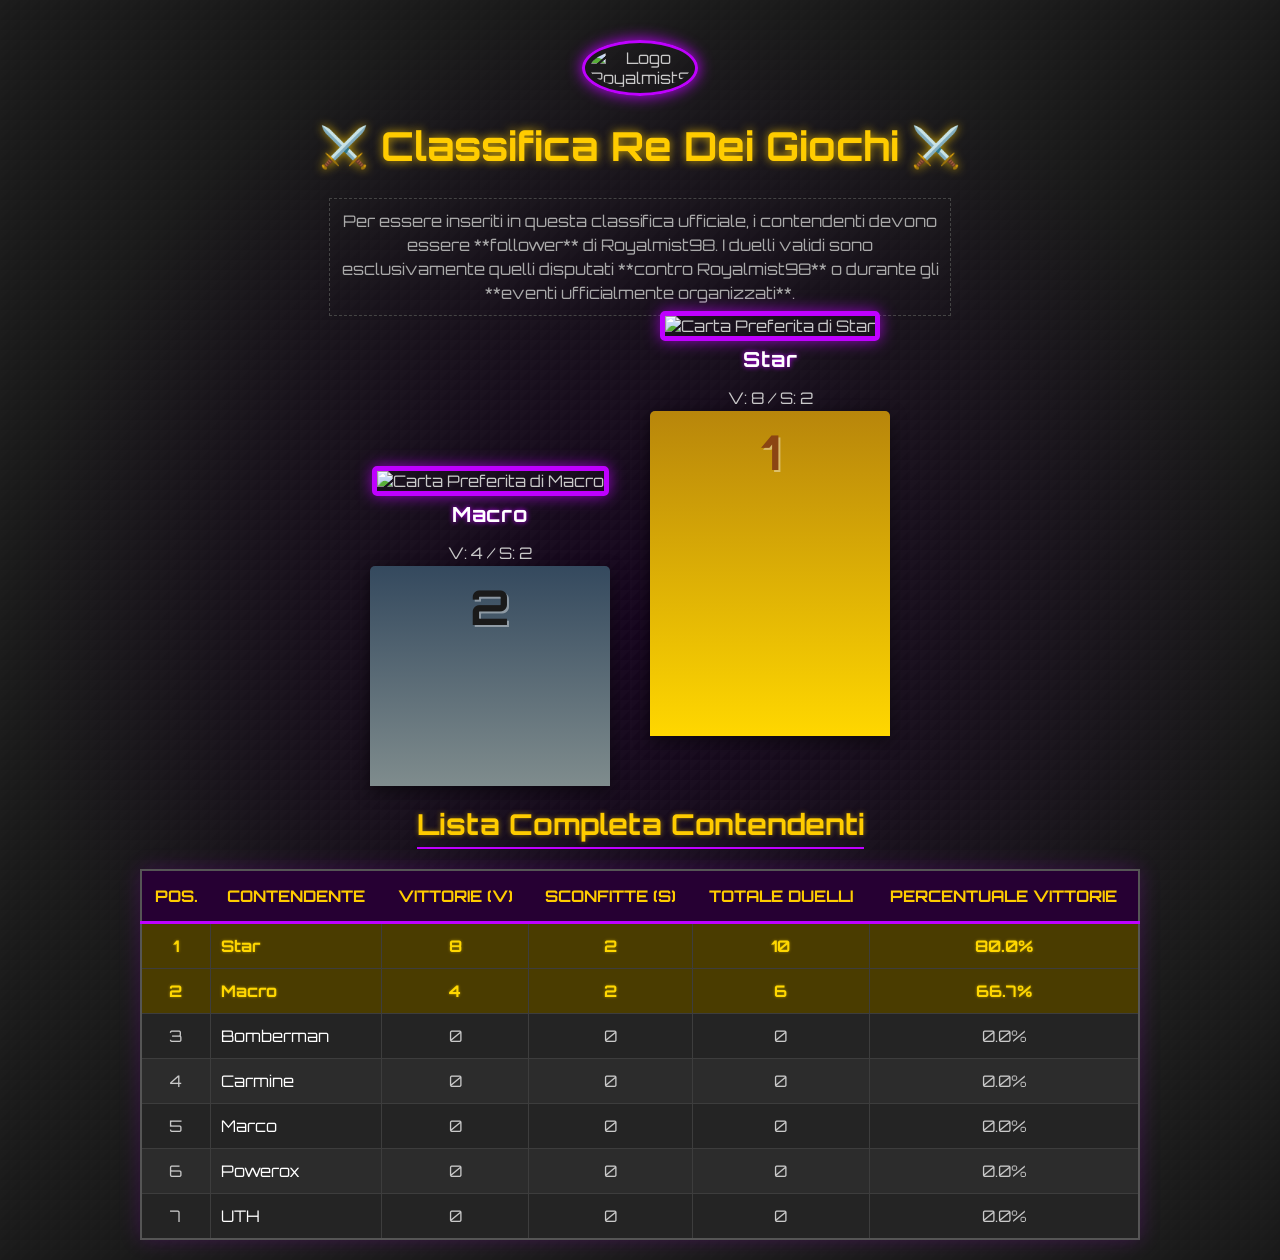
==== classifica.html @ 2228ba8a "Add files via upload" ====
<!DOCTYPE html>
<html lang="it">
<head>
    <meta charset="UTF-8">
    <meta name="viewport" content="width=device-width, initial-scale=1.0">
    <title>Classifica Re Dei Giochi</title>
    <link rel="stylesheet" href="style.css"> 
</head>
<body>

    <header>
        <img src="https://static-cdn.jtvnw.net/jtv_user_pictures/584a4764-cdec-45b8-b26b-d2500895bf2c-profile_image-70x70.png" alt="Logo Royalmist98" class="logo">
        
        <h1>⚔️ Classifica Re Dei Giochi ⚔️</h1>
        
        <p class="descrizione-regole">
            Per essere inseriti in questa classifica ufficiale, i contendenti devono essere **follower** di Royalmist98.
            I duelli validi sono esclusivamente quelli disputati **contro Royalmist98** o durante gli **eventi ufficialmente organizzati**.
        </p>
    </header>
    
    <div id="podio-container">
        </div>
    
    <h2 class="sezione-titolo">Lista Completa Contendenti</h2>

    <table>
        <thead>
            <tr>
                <th>Pos.</th>
                <th class="sortable">Contendente</th>
                <th class="sortable">Vittorie (V)</th>
                <th class="sortable">Sconfitte (S)</th>
                <th class="sortable">Totale Duelli</th>
                <th class="sortable">Percentuale Vittorie</th>
            </tr>
        </thead>
        <tbody id="corpo-classifica"> 
        </tbody>
    </table>

    <script src="script.js"></script> 
</body>
</html>
---- style.css ----
/* FONT OPZIONALE: Importa un font per lo stile cyber */
@import url('https://fonts.googleapis.com/css2?family=Orbitron:wght@400;700&display=swap');

/* ================================================= */
/* VARIABILI DI COLORE (Utili per modifiche future)  */
/* ================================================= */
:root {
    --accent-color: #bf00ff; /* Viola Elettrico per gli accenti neon */
    --accent-shadow: rgba(191, 0, 255, 0.7);
    --dark-bg: #1a1a1a; /* Sfondo principale */
    --dark-header-bg: #260033; /* Viola molto scuro per l'intestazione */
    --gold: #ffcc00; /* Giallo Oro per il titolo e i punti salienti */
}

/* ================================================= */
/* STILE BASE CYBER / STEAMPUNK                      */
/* ================================================= */

body {
    font-family: 'Orbitron', Arial, sans-serif; 
    background-color: var(--dark-bg); 
    color: #c9c9c9; /* Testo chiaro */
    margin: 0;
    padding: 20px;
    /* Sfondo scuro con un leggero accento viola */
    background-image: 
        radial-gradient(circle, rgba(20, 0, 30, 0.8) 0%, rgba(26, 26, 26, 0.9) 70%), 
        url('data:image/svg+xml;utf8,<svg xmlns="http://www.w3.org/2000/svg" width="100" height="100" viewBox="0 0 100 100"><rect x="0" y="0" width="100" height="100" fill="%231a1a1a"/><path fill="%23303030" d="M100 0L0 100V0z"/></svg>'); 
    background-size: cover, 10px 10px;
}

header {
    text-align: center;
    margin-bottom: 50px;
    padding: 20px;
}

.logo {
    max-width: 100px;
    height: auto;
    /* Effetto neon viola */
    border: 3px solid var(--accent-color); 
    box-shadow: 0 0 15px var(--accent-color);
    border-radius: 50%; 
    margin-bottom: 15px;
    padding: 5px;
}

h1 {
    font-size: 2.5em;
    color: var(--gold); 
    text-shadow: 0 0 10px rgba(255, 204, 0, 0.8); /* Glow dorato */
    margin-top: 10px;
}

.descrizione-regole {
    max-width: 600px;
    margin: 15px auto 0;
    font-size: 1em;
    color: #aaaaaa;
    line-height: 1.5;
    padding: 10px;
    border: 1px dashed #444; 
}
.descrizione-regole strong {
    color: var(--accent-color); /* Testo viola acceso per le parole chiave */
}

/* ================================================= */
/* STILE PODIO SCENICO                               */
/* ================================================= */

.sezione-titolo {
    text-align: center;
    color: var(--gold); 
    margin-top: 50px;
    margin-bottom: 20px;
    font-size: 1.8em;
    text-shadow: 0 0 5px rgba(255, 204, 0, 0.5);
    border-bottom: 2px solid var(--accent-color); /* Bordo viola */
    width: fit-content;
    padding-bottom: 5px;
    margin-left: auto;
    margin-right: auto;
}

#podio-container {
    display: flex; 
    justify-content: center; 
    align-items: flex-end; 
    height: 350px; 
    margin: 40px auto 70px;
    width: 90%;
    max-width: 800px;
}

.podio-blocco {
    width: 30%;
    text-align: center;
    padding-top: 10px;
    position: relative;
    border-radius: 5px 5px 0 0;
    box-shadow: 0 5px 15px rgba(0, 0, 0, 0.5);
    transition: all 0.5s ease;
}

/* Gradini del podio - Colori classici */
.second-place-podio {
    height: 60%; 
    background: linear-gradient(to top, #7f8c8d, #34495e); /* Argento scuro */
    margin-right: 20px;
    top: 50px;
}

.first-place-podio {
    height: 90%; 
    background: linear-gradient(to top, #ffd700, #b8860b); /* Oro */
    margin: 0 20px;
    top: 0;
}

.third-place-podio {
    height: 40%; 
    background: linear-gradient(to top, #cd7f32, #6a3e07); /* Bronzo */
    margin-left: 20px;
    top: 100px;
}

.podio-info {
    position: absolute;
    top: -100px; 
    left: 50%;
    transform: translateX(-50%);
    width: 100%;
}

.podio-info h3 {
    margin: 5px 0;
    font-size: 1.3em;
    color: white;
    text-shadow: 0 0 5px var(--accent-color); /* Ombra viola */
    letter-spacing: 1px;
}

.carta-preferita {
    width: 100px;
    height: 140px;
    object-fit: cover;
    border: 5px solid var(--accent-color); /* Bordo viola */
    border-radius: 5px;
    box-shadow: 0 0 15px var(--accent-shadow); /* Ombra viola */
}

.numero-posizione {
    font-size: 3em;
    font-weight: bold;
    color: #1a1a1a;
    padding-bottom: 10px;
    text-shadow: 2px 2px 0 rgba(255, 255, 255, 0.4);
}
.first-place-podio .numero-posizione { color: #8b4513; }

/* ================================================= */
/* STILE TABELLA CLASSIFICA                          */
/* ================================================= */

table {
    width: 95%;
    max-width: 1000px; 
    margin: 0 auto;
    border-collapse: collapse;
    box-shadow: 0 0 20px rgba(191, 0, 255, 0.2); /* Ombra tabella viola */
    background-color: #242424; 
    border-radius: 0; 
    border: 2px solid #555; 
}

thead th {
    background-color: var(--dark-header-bg); /* Viola molto scuro */
    color: var(--gold); 
    padding: 15px 10px;
    text-align: center;
    font-weight: 700;
    text-transform: uppercase;
    border-bottom: 3px solid var(--accent-color); /* Bordo viola */
}

th.sortable {
    cursor: pointer;
    transition: color 0.2s;
}

th.sortable:hover {
    color: var(--accent-color); /* Highlight viola al passaggio del mouse */
}

tbody td {
    border: 1px solid #3d3d3d; 
    padding: 12px 10px;
    text-align: center;
    color: #c9c9c9;
}

tbody td:nth-child(2) {
    text-align: left;
    color: white;
}

tbody tr:nth-child(even) {
    background-color: #2c2c2c;
}

tbody tr:hover {
    background-color: #383838;
    box-shadow: inset 0 0 10px rgba(191, 0, 255, 0.3); /* Leggero glow viola */
    transition: all 0.2s ease-in-out;
}

/* Stile speciale per i primi 3 anche nella lista */
tr.first-place {
    background-color: #4a3c00 !important; /* Oro scuro di base */
    font-weight: bold;
}
tr.first-place td {
    color: #ffd700 !important; 
    text-shadow: 0 0 3px rgba(255, 215, 0, 0.5);
}
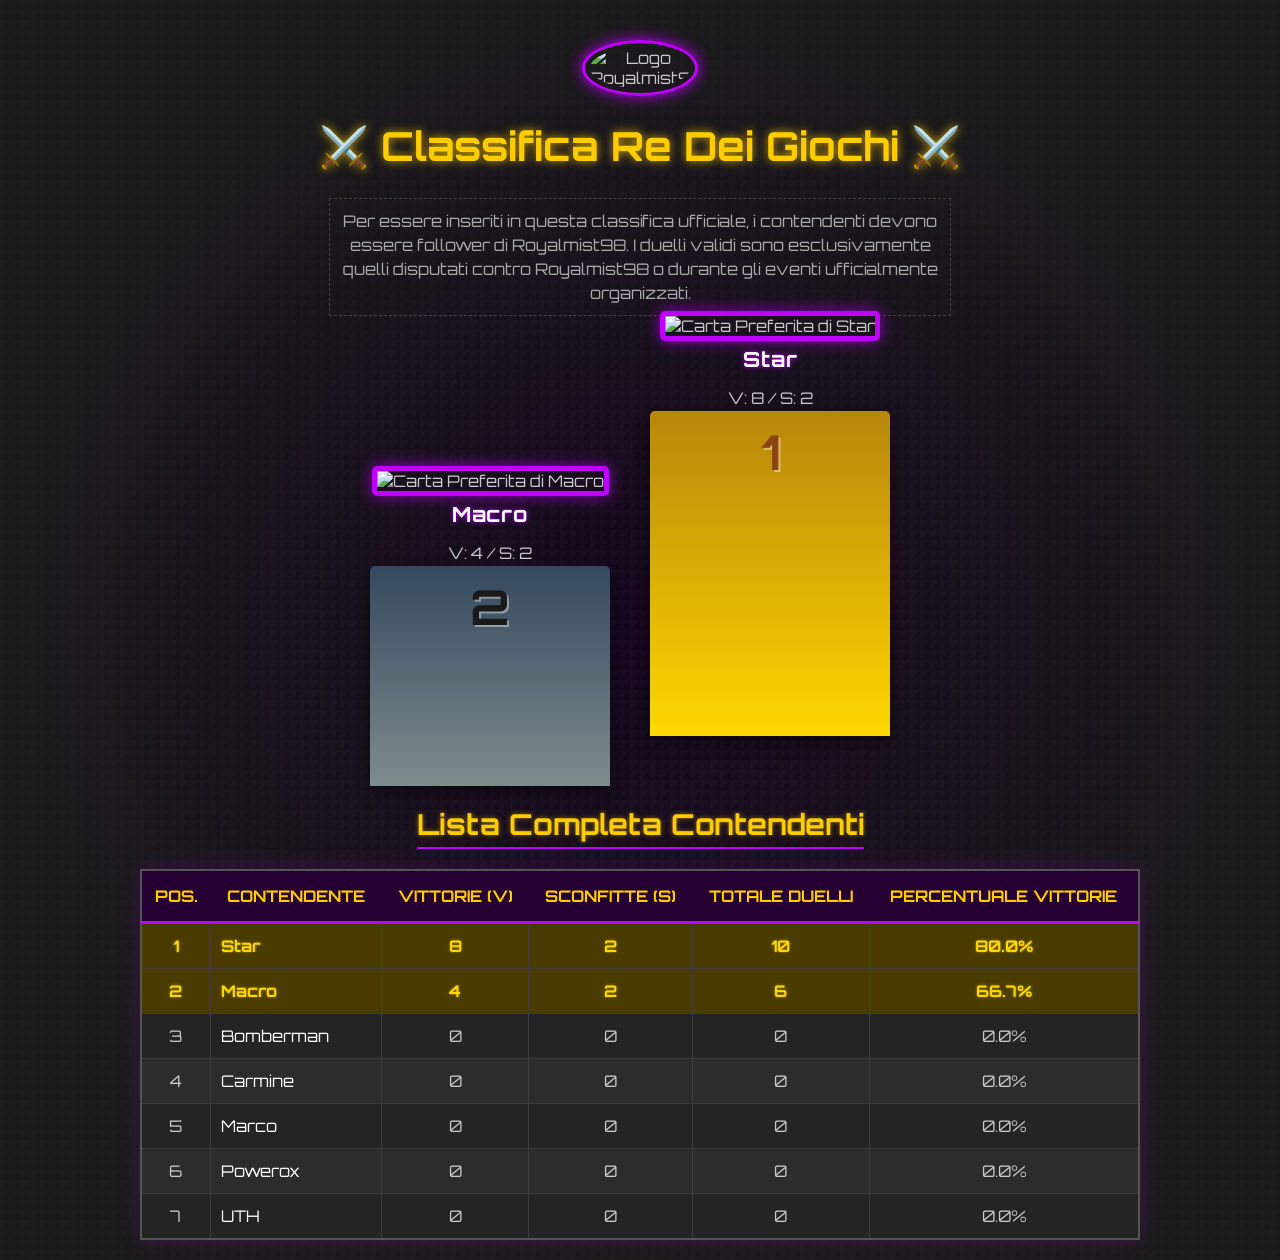
==== commit 8a9050e4: "Update classifica.html" ====
--- a/classifica.html
+++ b/classifica.html
@@ -14,8 +14,8 @@
         <h1>⚔️ Classifica Re Dei Giochi ⚔️</h1>
         
         <p class="descrizione-regole">
-            Per essere inseriti in questa classifica ufficiale, i contendenti devono essere **follower** di Royalmist98.
-            I duelli validi sono esclusivamente quelli disputati **contro Royalmist98** o durante gli **eventi ufficialmente organizzati**.
+            Per essere inseriti in questa classifica ufficiale, i contendenti devono essere follower di Royalmist98.
+            I duelli validi sono esclusivamente quelli disputati contro Royalmist98 o durante gli eventi ufficialmente organizzati.
         </p>
     </header>
     
@@ -41,4 +41,5 @@
 
     <script src="script.js"></script> 
 </body>
-</html>+
+</html>
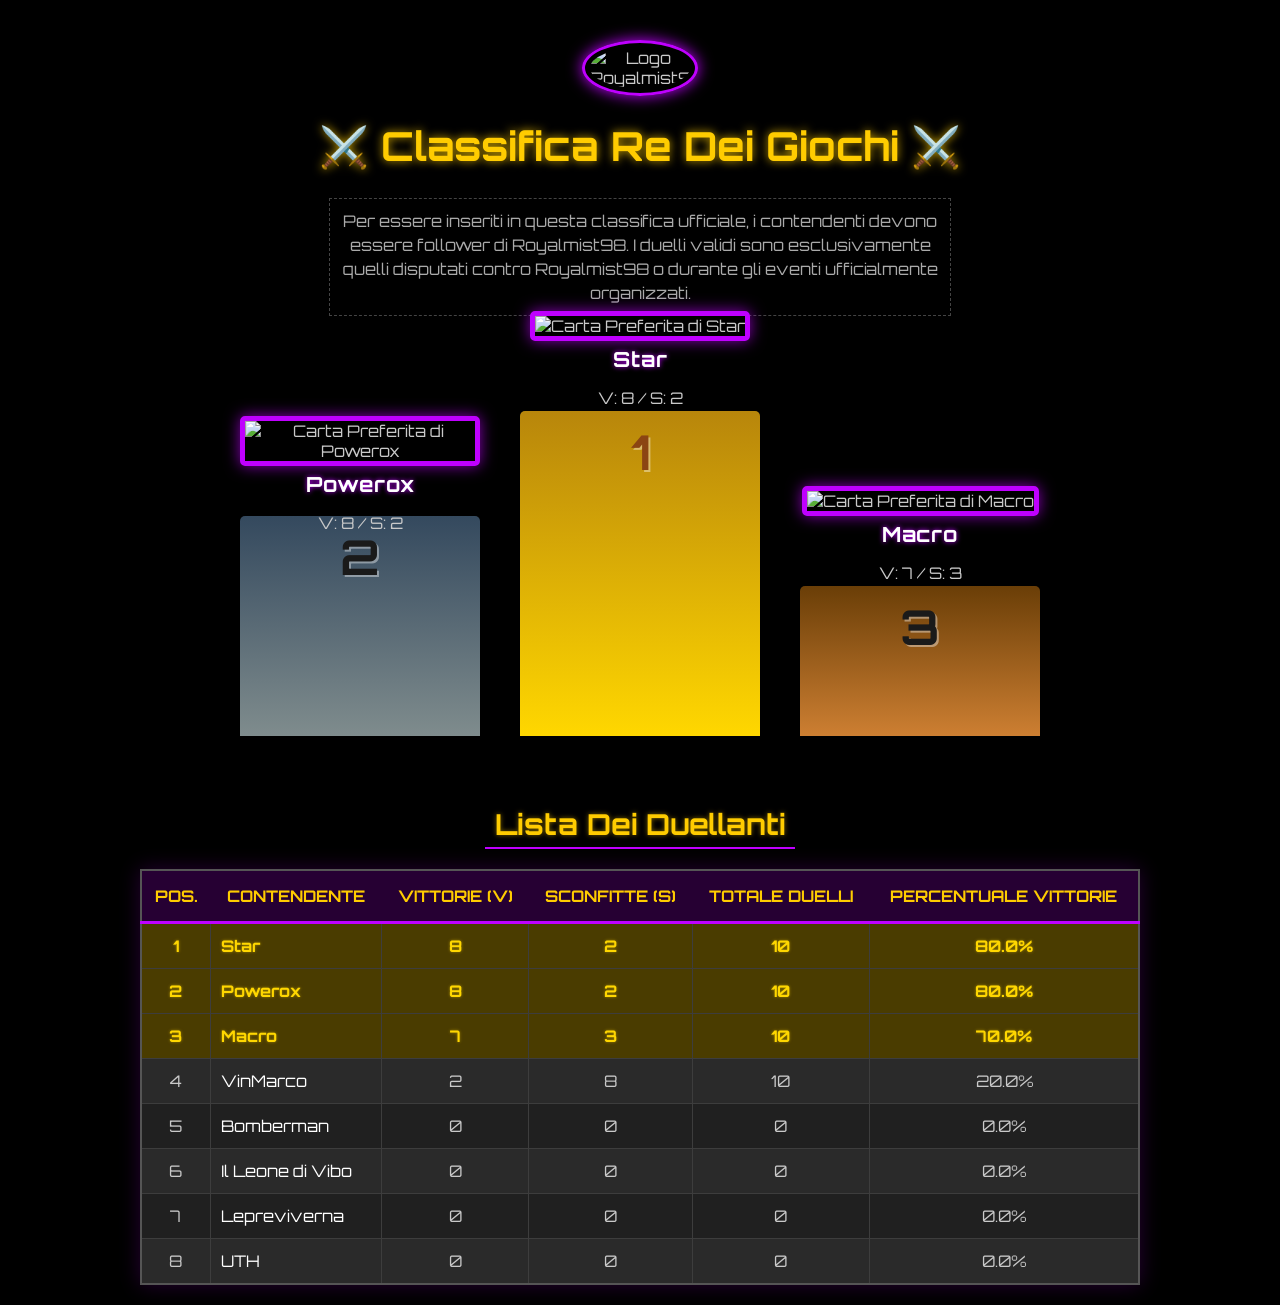
==== commit 4ce88d36: "Update classifica.html" ====
--- a/classifica.html
+++ b/classifica.html
@@ -22,7 +22,7 @@
     <div id="podio-container">
         </div>
     
-    <h2 class="sezione-titolo">Lista Completa Contendenti</h2>
+    <h2 class="sezione-titolo">Lista Dei Duellanti</h2>
 
     <table>
         <thead>
@@ -43,3 +43,4 @@
 </body>
 
 </html>
+
--- a/style.css
+++ b/style.css
@@ -13,20 +13,32 @@
 }
 
 /* ================================================= */
-/* STILE BASE CYBER / STEAMPUNK                      */
+/* STILE BASE CYBER / STEAMPUNK - SFONDO MOBILE DEFAULT */
 /* ================================================= */
 
 body {
     font-family: 'Orbitron', Arial, sans-serif; 
-    background-color: var(--dark-bg); 
+    background-color: #000000; /* Colore di riserva (Nero assoluto) */
     color: #c9c9c9; /* Testo chiaro */
     margin: 0;
     padding: 20px;
-    /* Sfondo scuro con un leggero accento viola */
-    background-image: 
-        radial-gradient(circle, rgba(20, 0, 30, 0.8) 0%, rgba(26, 26, 26, 0.9) 70%), 
-        url('data:image/svg+xml;utf8,<svg xmlns="http://www.w3.org/2000/svg" width="100" height="100" viewBox="0 0 100 100"><rect x="0" y="0" width="100" height="100" fill="%231a1a1a"/><path fill="%23303030" d="M100 0L0 100V0z"/></svg>'); 
-    background-size: cover, 10px 10px;
+    
+    /* SFONDO PREDEFINITO (Mobile e Schermi Piccoli) */
+    background-image: url('https://i.imgur.com/X2gqBaB.jpeg');
+    background-size: cover; /* Assicura che l'immagine copra sempre l'intero schermo */
+    background-attachment: fixed; /* Mantiene lo sfondo fisso mentre si scorre la classifica */
+    background-position: center center; /* Centra l'immagine */
+}
+
+/* ================================================= */
+/* MEDIA QUERY: SFONDO PC (Schermi di 1000px o più larghi) */
+/* ================================================= */
+@media (min-width: 1000px) {
+    body {
+        /* Sovrascrive lo sfondo di default con l'immagine HD per i PC */
+        /* HO USATO IL TUO ULTIMO LINK DI IMGUR, SE NON FUNZIONA, VA CAMBIATO */
+        background-image: url('https://i.imgur.com/2ameBIR.jpeg');
+    }
 }
 
 header {
@@ -61,13 +73,14 @@
     line-height: 1.5;
     padding: 10px;
     border: 1px dashed #444; 
+    background-color: rgba(0, 0, 0, 0.6); /* Sfondo semi-trasparente per leggibilità */
 }
 .descrizione-regole strong {
     color: var(--accent-color); /* Testo viola acceso per le parole chiave */
 }
 
 /* ================================================= */
-/* STILE PODIO SCENICO                               */
+/* STILE PODIO SCENICO (Base UNIFORME)               */
 /* ================================================= */
 
 .sezione-titolo {
@@ -82,12 +95,15 @@
     padding-bottom: 5px;
     margin-left: auto;
     margin-right: auto;
+    background-color: rgba(0, 0, 0, 0.5); /* Sfondo semi-trasparente per leggibilità */
+    padding-left: 10px;
+    padding-right: 10px;
 }
 
 #podio-container {
     display: flex; 
     justify-content: center; 
-    align-items: flex-end; 
+    align-items: flex-end; /* Allinea tutti i blocchi al fondo (base comune) */
     height: 350px; 
     margin: 40px auto 70px;
     width: 90%;
@@ -100,7 +116,7 @@
     padding-top: 10px;
     position: relative;
     border-radius: 5px 5px 0 0;
-    box-shadow: 0 5px 15px rgba(0, 0, 0, 0.5);
+    box-shadow: 0 5px 15px rgba(0, 0, 0, 0.8);
     transition: all 0.5s ease;
 }
 
@@ -109,26 +125,26 @@
     height: 60%; 
     background: linear-gradient(to top, #7f8c8d, #34495e); /* Argento scuro */
     margin-right: 20px;
-    top: 50px;
+    /* top rimosso */
 }
 
 .first-place-podio {
     height: 90%; 
     background: linear-gradient(to top, #ffd700, #b8860b); /* Oro */
     margin: 0 20px;
-    top: 0;
+    /* top rimosso */
 }
 
 .third-place-podio {
     height: 40%; 
     background: linear-gradient(to top, #cd7f32, #6a3e07); /* Bronzo */
     margin-left: 20px;
-    top: 100px;
+    /* top rimosso */
 }
 
 .podio-info {
     position: absolute;
-    top: -100px; 
+    top: -100px; /* Mantiene le carte sopra le barre */
     left: 50%;
     transform: translateX(-50%);
     width: 100%;
@@ -170,7 +186,7 @@
     margin: 0 auto;
     border-collapse: collapse;
     box-shadow: 0 0 20px rgba(191, 0, 255, 0.2); /* Ombra tabella viola */
-    background-color: #242424; 
+    background-color: rgba(36, 36, 36, 0.9); /* Sfondo semi-trasparente */
     border-radius: 0; 
     border: 2px solid #555; 
 }
@@ -207,7 +223,7 @@
 }
 
 tbody tr:nth-child(even) {
-    background-color: #2c2c2c;
+    background-color: rgba(44, 44, 44, 0.9);
 }
 
 tbody tr:hover {
@@ -224,4 +240,86 @@
 tr.first-place td {
     color: #ffd700 !important; 
     text-shadow: 0 0 3px rgba(255, 215, 0, 0.5);
-}+}
+
+/* ================================================= */
+/* STILE PER LA HOME PAGE (HUB)                      */
+/* ================================================= */
+
+#hub-container {
+    display: flex;
+    justify-content: center;
+    gap: 40px;
+    flex-wrap: wrap;
+    margin: 60px auto;
+    max-width: 1000px;
+    padding: 20px;
+}
+
+.hub-card {
+    background-color: rgba(0, 0, 0, 0.85); /* Molto scuro per risaltare sullo sfondo di Yu-Gi-Oh */
+    border: 3px solid var(--accent-color);
+    border-radius: 20px;
+    padding: 50px 30px;
+    width: 320px;
+    text-align: center;
+    text-decoration: none;
+    color: white;
+    transition: all 0.4s cubic-bezier(0.175, 0.885, 0.32, 1.275);
+    box-shadow: 0 0 20px var(--accent-shadow);
+    display: flex;
+    flex-direction: column;
+    align-items: center;
+}
+
+.hub-card:hover {
+    transform: scale(1.05);
+    box-shadow: 0 0 40px var(--accent-color);
+    background-color: var(--dark-header-bg);
+    border-color: var(--gold);
+}
+
+.hub-icon {
+    font-size: 5em;
+    margin-bottom: 20px;
+    filter: drop-shadow(0 0 10px var(--accent-color));
+}
+
+.hub-card h2 {
+    color: var(--gold);
+    font-size: 1.8em;
+    margin-bottom: 15px;
+    text-transform: uppercase;
+    letter-spacing: 2px;
+}
+
+.hub-card p {
+    color: #ccc;
+    font-size: 0.95em;
+    line-height: 1.5;
+    margin-bottom: 25px;
+    flex-grow: 1;
+}
+
+.btn-enter {
+    font-size: 0.8em;
+    font-weight: bold;
+    color: var(--gold);
+    border: 1px solid var(--gold);
+    padding: 10px 20px;
+    border-radius: 5px;
+    transition: 0.3s;
+}
+
+.hub-card:hover .btn-enter {
+    background: var(--gold);
+    color: black;
+}
+
+footer {
+    text-align: center;
+    padding: 40px;
+    color: var(--accent-color);
+    font-family: 'Orbitron', sans-serif;
+    letter-spacing: 3px;
+}
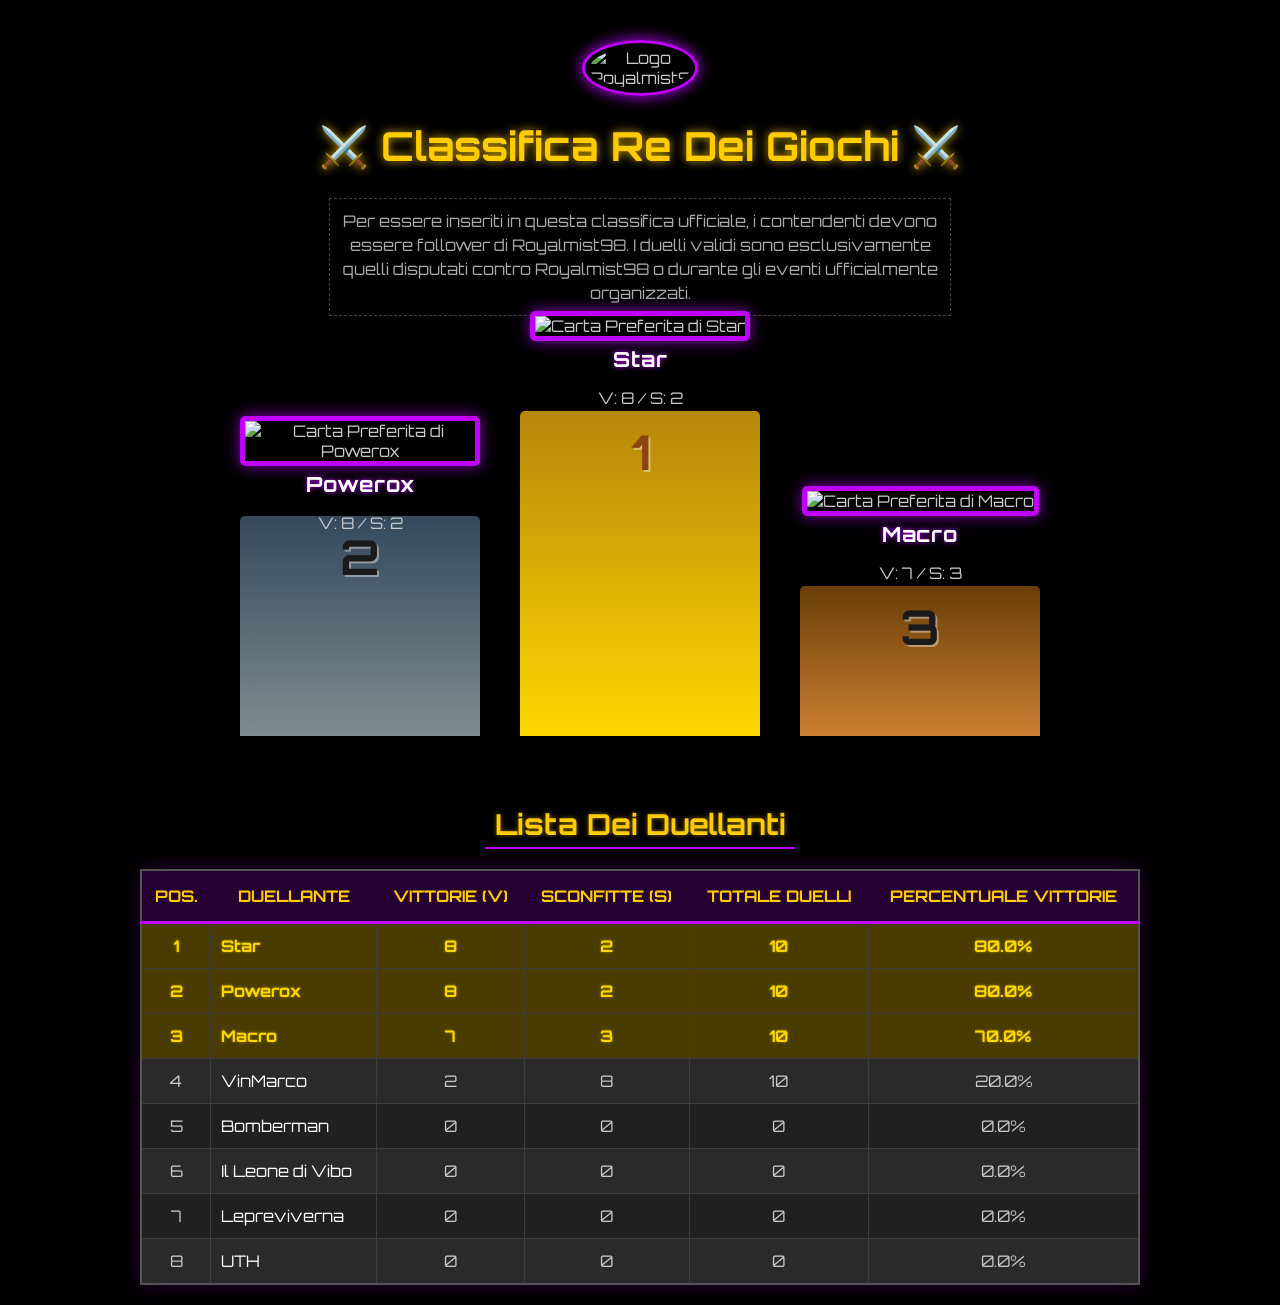
==== commit 3fd4ce7a: "Update classifica.html" ====
--- a/classifica.html
+++ b/classifica.html
@@ -28,7 +28,7 @@
         <thead>
             <tr>
                 <th>Pos.</th>
-                <th class="sortable">Contendente</th>
+                <th class="sortable">Duellante</th>
                 <th class="sortable">Vittorie (V)</th>
                 <th class="sortable">Sconfitte (S)</th>
                 <th class="sortable">Totale Duelli</th>
@@ -44,3 +44,4 @@
 
 </html>
 
+
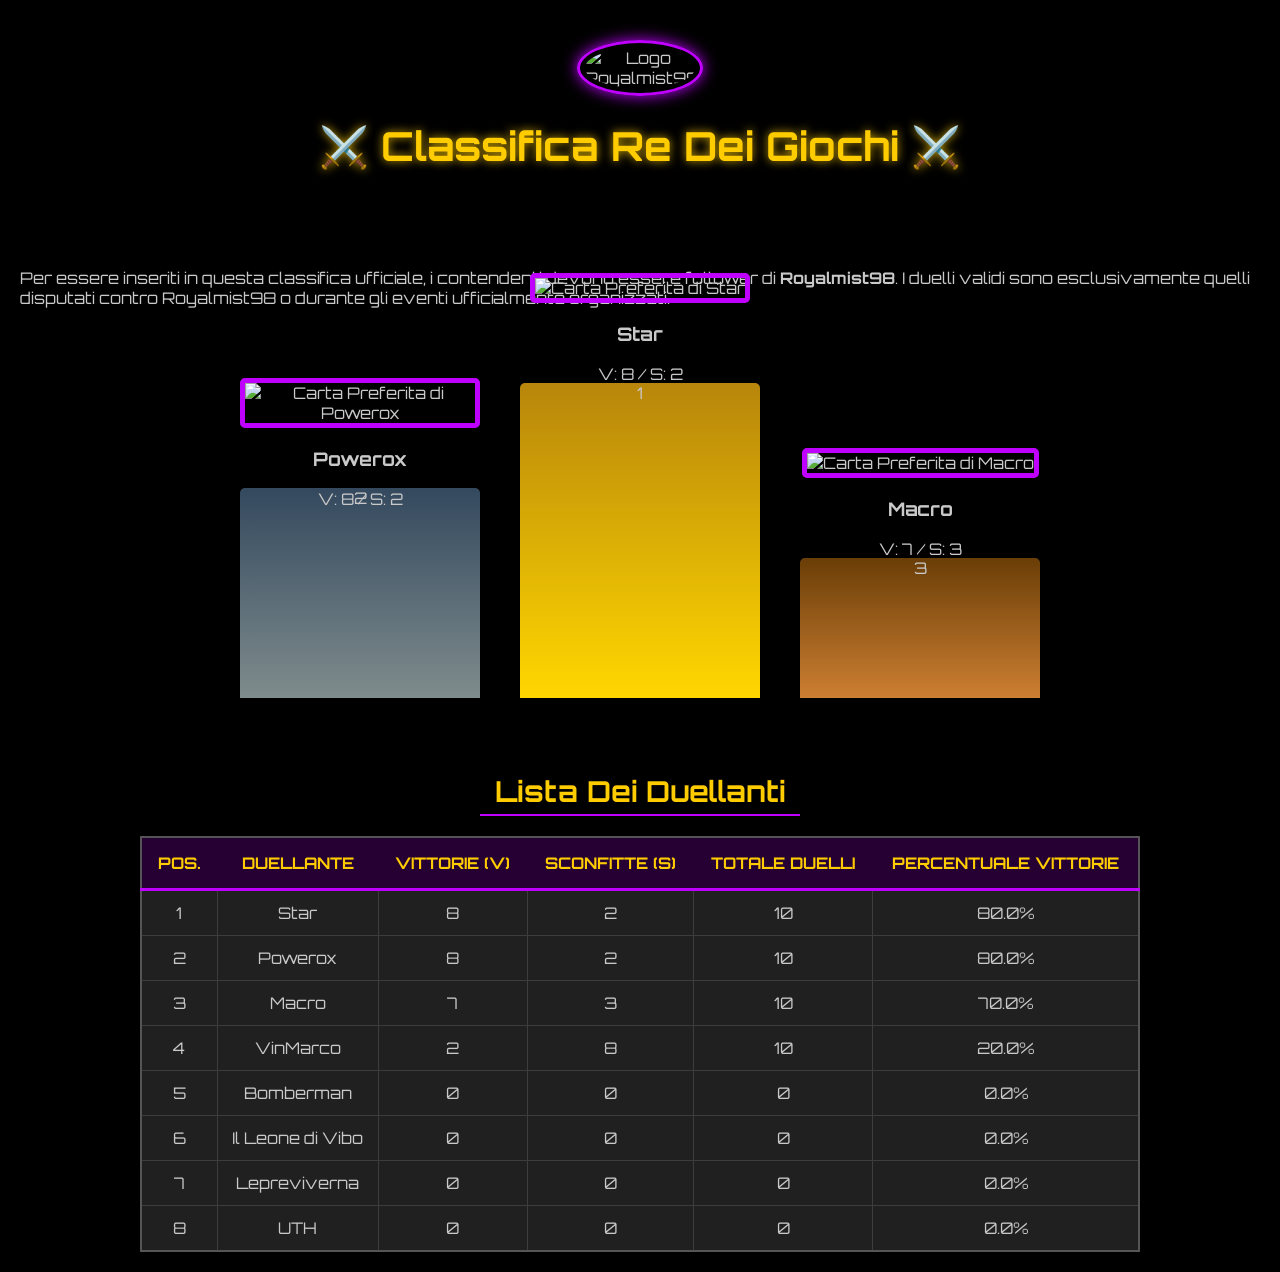
==== commit 0a407cea: "Update classifica.html" ====
--- a/classifica.html
+++ b/classifica.html
@@ -12,11 +12,11 @@
         <img src="https://static-cdn.jtvnw.net/jtv_user_pictures/584a4764-cdec-45b8-b26b-d2500895bf2c-profile_image-70x70.png" alt="Logo Royalmist98" class="logo">
         
         <h1>⚔️ Classifica Re Dei Giochi ⚔️</h1>
-        
-        <p class="descrizione-regole">
-            Per essere inseriti in questa classifica ufficiale, i contendenti devono essere follower di Royalmist98.
-            I duelli validi sono esclusivamente quelli disputati contro Royalmist98 o durante gli eventi ufficialmente organizzati.
-        </p>
+    </header>
+    
+    <div class="info-box">
+        <p>Per essere inseriti in questa classifica ufficiale, i contendenti devono essere follower di <strong>Royalmist98</strong>. I duelli validi sono esclusivamente quelli disputati contro Royalmist98 o durante gli eventi ufficialmente organizzati.</p>
+    </div>
     </header>
     
     <div id="podio-container">
@@ -45,3 +45,4 @@
 </html>
 
 
+
--- a/style.css
+++ b/style.css
@@ -1,46 +1,34 @@
-/* FONT OPZIONALE: Importa un font per lo stile cyber */
+/* FONT E VARIABILI */
 @import url('https://fonts.googleapis.com/css2?family=Orbitron:wght@400;700&display=swap');
 
-/* ================================================= */
-/* VARIABILI DI COLORE (Utili per modifiche future)  */
-/* ================================================= */
 :root {
-    --accent-color: #bf00ff; /* Viola Elettrico per gli accenti neon */
+    --accent-color: #bf00ff;
     --accent-shadow: rgba(191, 0, 255, 0.7);
-    --dark-bg: #1a1a1a; /* Sfondo principale */
-    --dark-header-bg: #260033; /* Viola molto scuro per l'intestazione */
-    --gold: #ffcc00; /* Giallo Oro per il titolo e i punti salienti */
-}
-
-/* ================================================= */
-/* STILE BASE CYBER / STEAMPUNK - SFONDO MOBILE DEFAULT */
-/* ================================================= */
-
+    --dark-bg: #1a1a1a;
+    --dark-header-bg: #260033;
+    --gold: #ffcc00;
+}
+
+/* STILE BASE E SFONDI ADATTIVI */
 body {
-    font-family: 'Orbitron', Arial, sans-serif; 
-    background-color: #000000; /* Colore di riserva (Nero assoluto) */
-    color: #c9c9c9; /* Testo chiaro */
+    font-family: 'Orbitron', Arial, sans-serif;
+    background-color: #000000;
+    color: #c9c9c9;
     margin: 0;
     padding: 20px;
-    
-    /* SFONDO PREDEFINITO (Mobile e Schermi Piccoli) */
     background-image: url('https://i.imgur.com/X2gqBaB.jpeg');
-    background-size: cover; /* Assicura che l'immagine copra sempre l'intero schermo */
-    background-attachment: fixed; /* Mantiene lo sfondo fisso mentre si scorre la classifica */
-    background-position: center center; /* Centra l'immagine */
-}
-
-/* ================================================= */
-/* MEDIA QUERY: SFONDO PC (Schermi di 1000px o più larghi) */
-/* ================================================= */
+    background-size: cover;
+    background-attachment: fixed;
+    background-position: center center;
+}
+
 @media (min-width: 1000px) {
     body {
-        /* Sovrascrive lo sfondo di default con l'immagine HD per i PC */
-        /* HO USATO IL TUO ULTIMO LINK DI IMGUR, SE NON FUNZIONA, VA CAMBIATO */
         background-image: url('https://i.imgur.com/2ameBIR.jpeg');
     }
 }
 
+/* HEADER E LOGO */
 header {
     text-align: center;
     margin-bottom: 50px;
@@ -48,204 +36,24 @@
 }
 
 .logo {
-    max-width: 100px;
+    max-width: 110px;
     height: auto;
-    /* Effetto neon viola */
-    border: 3px solid var(--accent-color); 
+    border: 3px solid var(--accent-color);
     box-shadow: 0 0 15px var(--accent-color);
-    border-radius: 50%; 
+    border-radius: 50%;
     margin-bottom: 15px;
     padding: 5px;
+    background: rgba(0, 0, 0, 0.5);
 }
 
 h1 {
     font-size: 2.5em;
-    color: var(--gold); 
-    text-shadow: 0 0 10px rgba(255, 204, 0, 0.8); /* Glow dorato */
+    color: var(--gold);
+    text-shadow: 0 0 10px rgba(255, 204, 0, 0.8);
     margin-top: 10px;
 }
 
-.descrizione-regole {
-    max-width: 600px;
-    margin: 15px auto 0;
-    font-size: 1em;
-    color: #aaaaaa;
-    line-height: 1.5;
-    padding: 10px;
-    border: 1px dashed #444; 
-    background-color: rgba(0, 0, 0, 0.6); /* Sfondo semi-trasparente per leggibilità */
-}
-.descrizione-regole strong {
-    color: var(--accent-color); /* Testo viola acceso per le parole chiave */
-}
-
-/* ================================================= */
-/* STILE PODIO SCENICO (Base UNIFORME)               */
-/* ================================================= */
-
-.sezione-titolo {
-    text-align: center;
-    color: var(--gold); 
-    margin-top: 50px;
-    margin-bottom: 20px;
-    font-size: 1.8em;
-    text-shadow: 0 0 5px rgba(255, 204, 0, 0.5);
-    border-bottom: 2px solid var(--accent-color); /* Bordo viola */
-    width: fit-content;
-    padding-bottom: 5px;
-    margin-left: auto;
-    margin-right: auto;
-    background-color: rgba(0, 0, 0, 0.5); /* Sfondo semi-trasparente per leggibilità */
-    padding-left: 10px;
-    padding-right: 10px;
-}
-
-#podio-container {
-    display: flex; 
-    justify-content: center; 
-    align-items: flex-end; /* Allinea tutti i blocchi al fondo (base comune) */
-    height: 350px; 
-    margin: 40px auto 70px;
-    width: 90%;
-    max-width: 800px;
-}
-
-.podio-blocco {
-    width: 30%;
-    text-align: center;
-    padding-top: 10px;
-    position: relative;
-    border-radius: 5px 5px 0 0;
-    box-shadow: 0 5px 15px rgba(0, 0, 0, 0.8);
-    transition: all 0.5s ease;
-}
-
-/* Gradini del podio - Colori classici */
-.second-place-podio {
-    height: 60%; 
-    background: linear-gradient(to top, #7f8c8d, #34495e); /* Argento scuro */
-    margin-right: 20px;
-    /* top rimosso */
-}
-
-.first-place-podio {
-    height: 90%; 
-    background: linear-gradient(to top, #ffd700, #b8860b); /* Oro */
-    margin: 0 20px;
-    /* top rimosso */
-}
-
-.third-place-podio {
-    height: 40%; 
-    background: linear-gradient(to top, #cd7f32, #6a3e07); /* Bronzo */
-    margin-left: 20px;
-    /* top rimosso */
-}
-
-.podio-info {
-    position: absolute;
-    top: -100px; /* Mantiene le carte sopra le barre */
-    left: 50%;
-    transform: translateX(-50%);
-    width: 100%;
-}
-
-.podio-info h3 {
-    margin: 5px 0;
-    font-size: 1.3em;
-    color: white;
-    text-shadow: 0 0 5px var(--accent-color); /* Ombra viola */
-    letter-spacing: 1px;
-}
-
-.carta-preferita {
-    width: 100px;
-    height: 140px;
-    object-fit: cover;
-    border: 5px solid var(--accent-color); /* Bordo viola */
-    border-radius: 5px;
-    box-shadow: 0 0 15px var(--accent-shadow); /* Ombra viola */
-}
-
-.numero-posizione {
-    font-size: 3em;
-    font-weight: bold;
-    color: #1a1a1a;
-    padding-bottom: 10px;
-    text-shadow: 2px 2px 0 rgba(255, 255, 255, 0.4);
-}
-.first-place-podio .numero-posizione { color: #8b4513; }
-
-/* ================================================= */
-/* STILE TABELLA CLASSIFICA                          */
-/* ================================================= */
-
-table {
-    width: 95%;
-    max-width: 1000px; 
-    margin: 0 auto;
-    border-collapse: collapse;
-    box-shadow: 0 0 20px rgba(191, 0, 255, 0.2); /* Ombra tabella viola */
-    background-color: rgba(36, 36, 36, 0.9); /* Sfondo semi-trasparente */
-    border-radius: 0; 
-    border: 2px solid #555; 
-}
-
-thead th {
-    background-color: var(--dark-header-bg); /* Viola molto scuro */
-    color: var(--gold); 
-    padding: 15px 10px;
-    text-align: center;
-    font-weight: 700;
-    text-transform: uppercase;
-    border-bottom: 3px solid var(--accent-color); /* Bordo viola */
-}
-
-th.sortable {
-    cursor: pointer;
-    transition: color 0.2s;
-}
-
-th.sortable:hover {
-    color: var(--accent-color); /* Highlight viola al passaggio del mouse */
-}
-
-tbody td {
-    border: 1px solid #3d3d3d; 
-    padding: 12px 10px;
-    text-align: center;
-    color: #c9c9c9;
-}
-
-tbody td:nth-child(2) {
-    text-align: left;
-    color: white;
-}
-
-tbody tr:nth-child(even) {
-    background-color: rgba(44, 44, 44, 0.9);
-}
-
-tbody tr:hover {
-    background-color: #383838;
-    box-shadow: inset 0 0 10px rgba(191, 0, 255, 0.3); /* Leggero glow viola */
-    transition: all 0.2s ease-in-out;
-}
-
-/* Stile speciale per i primi 3 anche nella lista */
-tr.first-place {
-    background-color: #4a3c00 !important; /* Oro scuro di base */
-    font-weight: bold;
-}
-tr.first-place td {
-    color: #ffd700 !important; 
-    text-shadow: 0 0 3px rgba(255, 215, 0, 0.5);
-}
-
-/* ================================================= */
-/* STILE PER LA HOME PAGE (HUB)                      */
-/* ================================================= */
-
+/* HUB - PORTALE PRINCIPALE (PULSANTI POTENZIATI) */
 #hub-container {
     display: flex;
     justify-content: center;
@@ -257,7 +65,7 @@
 }
 
 .hub-card {
-    background-color: rgba(0, 0, 0, 0.85); /* Molto scuro per risaltare sullo sfondo di Yu-Gi-Oh */
+    background: linear-gradient(145deg, rgba(20, 0, 30, 0.9), rgba(0, 0, 0, 0.95));
     border: 3px solid var(--accent-color);
     border-radius: 20px;
     padding: 50px 30px;
@@ -265,6 +73,8 @@
     text-align: center;
     text-decoration: none;
     color: white;
+    position: relative;
+    overflow: hidden;
     transition: all 0.4s cubic-bezier(0.175, 0.885, 0.32, 1.275);
     box-shadow: 0 0 20px var(--accent-shadow);
     display: flex;
@@ -273,7 +83,7 @@
 }
 
 .hub-card:hover {
-    transform: scale(1.05);
+    transform: translateY(-10px) scale(1.03);
     box-shadow: 0 0 40px var(--accent-color);
     background-color: var(--dark-header-bg);
     border-color: var(--gold);
@@ -283,6 +93,11 @@
     font-size: 5em;
     margin-bottom: 20px;
     filter: drop-shadow(0 0 10px var(--accent-color));
+    transition: transform 0.3s ease;
+}
+
+.hub-card:hover .hub-icon {
+    transform: scale(1.1) rotate(5deg);
 }
 
 .hub-card h2 {
@@ -298,7 +113,6 @@
     font-size: 0.95em;
     line-height: 1.5;
     margin-bottom: 25px;
-    flex-grow: 1;
 }
 
 .btn-enter {
@@ -316,6 +130,82 @@
     color: black;
 }
 
+/* EFFETTO LUCE OLOGRAFICA */
+.hub-card::after {
+    content: "";
+    position: absolute;
+    top: -50%; left: -50%; width: 200%; height: 200%;
+    background: linear-gradient(45deg, transparent, rgba(255, 255, 255, 0.1), transparent);
+    transform: rotate(45deg);
+    transition: 0.5s;
+}
+.hub-card:hover::after { left: 100%; top: 100%; }
+
+/* CLASSIFICA - PODIO */
+.sezione-titolo {
+    text-align: center;
+    color: var(--gold);
+    margin-top: 50px;
+    margin-bottom: 20px;
+    font-size: 1.8em;
+    border-bottom: 2px solid var(--accent-color);
+    width: fit-content;
+    padding: 5px 15px;
+    margin-left: auto;
+    margin-right: auto;
+    background-color: rgba(0, 0, 0, 0.5);
+}
+
+#podio-container {
+    display: flex;
+    justify-content: center;
+    align-items: flex-end;
+    height: 350px;
+    margin: 40px auto 70px;
+    width: 90%;
+    max-width: 800px;
+}
+
+.podio-blocco {
+    width: 30%;
+    text-align: center;
+    position: relative;
+    border-radius: 5px 5px 0 0;
+    box-shadow: 0 5px 15px rgba(0, 0, 0, 0.8);
+}
+
+.second-place-podio { height: 60%; background: linear-gradient(to top, #7f8c8d, #34495e); margin-right: 20px; }
+.first-place-podio { height: 90%; background: linear-gradient(to top, #ffd700, #b8860b); margin: 0 20px; }
+.third-place-podio { height: 40%; background: linear-gradient(to top, #cd7f32, #6a3e07); margin-left: 20px; }
+
+.podio-info { position: absolute; top: -110px; left: 50%; transform: translateX(-50%); width: 100%; }
+.carta-preferita { width: 100px; height: 140px; object-fit: cover; border: 5px solid var(--accent-color); border-radius: 5px; }
+
+/* TABELLA CLASSIFICA */
+table {
+    width: 95%;
+    max-width: 1000px;
+    margin: 0 auto;
+    border-collapse: collapse;
+    background-color: rgba(36, 36, 36, 0.9);
+    border: 2px solid #555;
+}
+
+thead th {
+    background-color: var(--dark-header-bg);
+    color: var(--gold);
+    padding: 15px;
+    text-transform: uppercase;
+    border-bottom: 3px solid var(--accent-color);
+}
+
+tbody td {
+    border: 1px solid #3d3d3d;
+    padding: 12px;
+    text-align: center;
+}
+
+/* FOOTER */
 footer {
     text-align: center;
     padding: 40px;
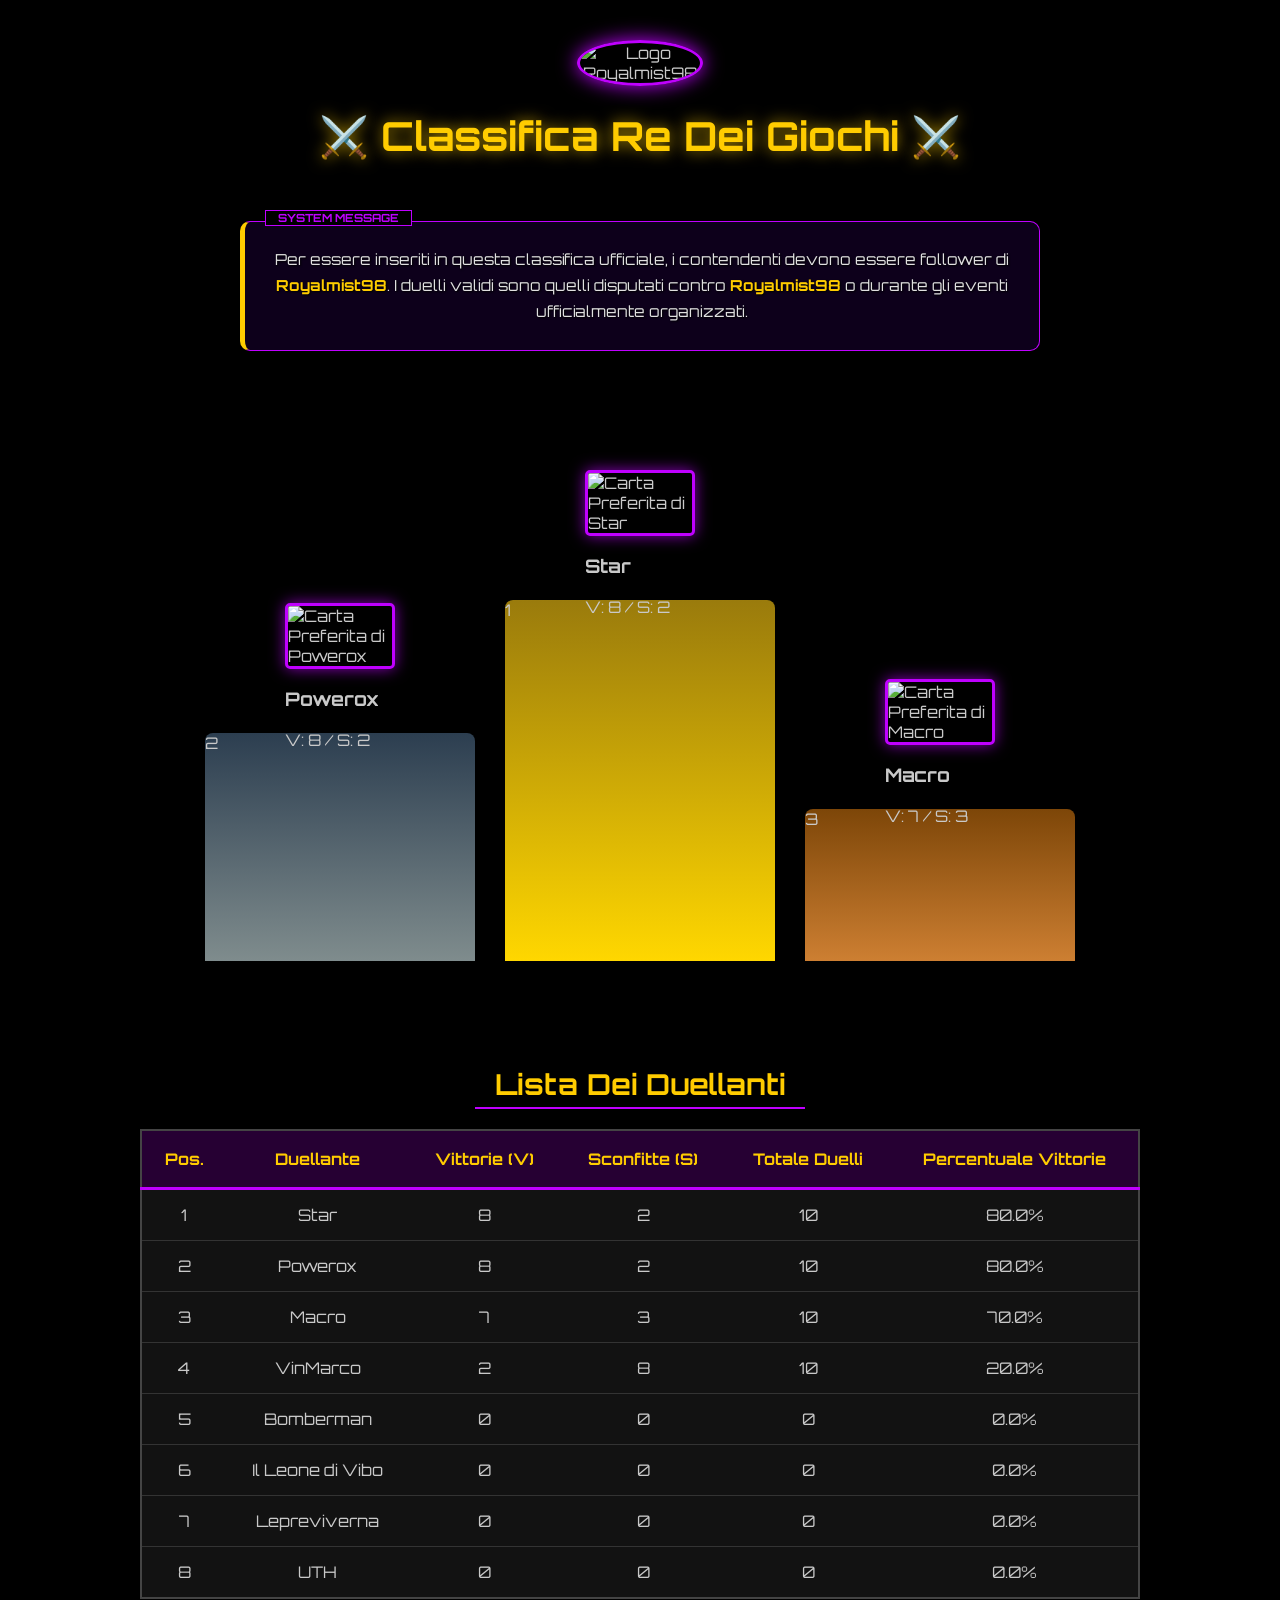
==== commit afdd32ed: "Update classifica.html" ====
--- a/classifica.html
+++ b/classifica.html
@@ -15,7 +15,7 @@
     </header>
     
     <div class="info-box">
-        <p>Per essere inseriti in questa classifica ufficiale, i contendenti devono essere follower di <strong>Royalmist98</strong>. I duelli validi sono esclusivamente quelli disputati contro Royalmist98 o durante gli eventi ufficialmente organizzati.</p>
+        <p>Per essere inseriti in questa classifica ufficiale, i contendenti devono essere follower di <strong>Royalmist98</strong>. I duelli validi sono quelli disputati contro <strong>Royalmist98</strong> o durante gli eventi ufficialmente organizzati.</p>
     </div>
     </header>
     
@@ -46,3 +46,4 @@
 
 
 
+
--- a/style.css
+++ b/style.css
@@ -1,81 +1,137 @@
-/* FONT E VARIABILI */
+/* ================================================= */
+/* 1. FONT E VARIABILI GLOBALI                       */
+/* ================================================= */
 @import url('https://fonts.googleapis.com/css2?family=Orbitron:wght@400;700&display=swap');
 
 :root {
-    --accent-color: #bf00ff;
+    --accent-color: #bf00ff; /* Viola Neon */
     --accent-shadow: rgba(191, 0, 255, 0.7);
     --dark-bg: #1a1a1a;
     --dark-header-bg: #260033;
-    --gold: #ffcc00;
-}
-
-/* STILE BASE E SFONDI ADATTIVI */
+    --gold: #ffcc00; /* Oro Yu-Gi-Oh */
+}
+
+/* ================================================= */
+/* 2. BACKGROUND E BODY (ADATTIVO)                   */
+/* ================================================= */
 body {
     font-family: 'Orbitron', Arial, sans-serif;
     background-color: #000000;
     color: #c9c9c9;
     margin: 0;
-    padding: 20px;
-    background-image: url('https://i.imgur.com/X2gqBaB.jpeg');
+    padding: 0;
+    background-image: url('https://i.imgur.com/X2gqBaB.jpeg'); /* Mobile */
     background-size: cover;
     background-attachment: fixed;
     background-position: center center;
 }
 
 @media (min-width: 1000px) {
-    body {
-        background-image: url('https://i.imgur.com/2ameBIR.jpeg');
+    #podio-container {
+        margin-top: 180px !important; 
     }
-}
-
-/* HEADER E LOGO */
+
+    .info-box {
+        margin-bottom: 120px !important; 
+    }
+}
+
+/* ================================================= */
+/* 3. HEADER E LOGO                                  */
+/* ================================================= */
 header {
     text-align: center;
-    margin-bottom: 50px;
-    padding: 20px;
+    padding: 40px 20px 20px 20px;
 }
 
 .logo {
-    max-width: 110px;
+    max-width: 120px;
     height: auto;
     border: 3px solid var(--accent-color);
-    box-shadow: 0 0 15px var(--accent-color);
+    box-shadow: 0 0 20px var(--accent-color);
     border-radius: 50%;
     margin-bottom: 15px;
-    padding: 5px;
-    background: rgba(0, 0, 0, 0.5);
+    background: rgba(0, 0, 0, 0.6);
 }
 
 h1 {
     font-size: 2.5em;
     color: var(--gold);
-    text-shadow: 0 0 10px rgba(255, 204, 0, 0.8);
-    margin-top: 10px;
-}
-
-/* HUB - PORTALE PRINCIPALE (PULSANTI POTENZIATI) */
+    text-shadow: 0 0 15px rgba(255, 204, 0, 0.7);
+    margin: 10px 0;
+}
+
+/* ================================================= */
+/* 4. BOX INFORMATIVI (RIQUADRI MESSAGGI)            */
+/* ================================================= */
+.info-box {
+    display: block;
+    max-width: 800px;
+    width: 90%;
+    margin: 30px auto 100px auto; 
+    padding: 25px;
+    background: rgba(15, 0, 30, 0.9);
+    border: 1px solid var(--accent-color);
+    border-left: 5px solid var(--gold);
+    border-radius: 10px;
+    box-shadow: 0 10px 30px rgba(0, 0, 0, 0.8);
+    text-align: center;
+    position: relative;
+    box-sizing: border-box;
+    clear: both; 
+}
+
+.info-box p {
+    color: #e0e0e0;
+    font-size: 0.95em;
+    line-height: 1.7;
+    margin: 0;
+    text-shadow: 1px 1px 2px black;
+}
+
+.info-box strong {
+    color: var(--gold);
+}
+
+/* Etichetta System Message sopra il box */
+.info-box::before {
+    content: "SYSTEM MESSAGE";
+    position: absolute;
+    top: -12px;
+    left: 20px;
+    background: #000;
+    padding: 0 12px;
+    font-size: 0.7em;
+    color: var(--accent-color);
+    font-weight: bold;
+    border: 1px solid var(--accent-color);
+}
+
+/* ================================================= */
+/* 5. HUB - HOME PAGE (CARDS)                        */
+/* ================================================= */
 #hub-container {
     display: flex;
     justify-content: center;
     gap: 40px;
     flex-wrap: wrap;
-    margin: 60px auto;
-    max-width: 1000px;
+    margin: 20px auto 80px;
+    max-width: 1100px;
     padding: 20px;
 }
 
 .hub-card {
-    background: linear-gradient(145deg, rgba(20, 0, 30, 0.9), rgba(0, 0, 0, 0.95));
-    border: 3px solid var(--accent-color);
+    background: linear-gradient(145deg, rgba(30, 0, 50, 0.9), rgba(0, 0, 0, 0.95));
+    border: 2px solid var(--accent-color);
     border-radius: 20px;
     padding: 50px 30px;
-    width: 320px;
+    width: 300px;
     text-align: center;
     text-decoration: none;
     color: white;
     position: relative;
     overflow: hidden;
-    transition: all 0.4s cubic-bezier(0.175, 0.885, 0.32, 1.275);
+    transition: all 0.4s ease;
     box-shadow: 0 0 20px var(--accent-shadow);
     display: flex;
     flex-direction: column;
@@ -83,133 +139,100 @@
 }
 
 .hub-card:hover {
-    transform: translateY(-10px) scale(1.03);
+    transform: translateY(-10px);
+    border-color: var(--gold);
     box-shadow: 0 0 40px var(--accent-color);
-    background-color: var(--dark-header-bg);
-    border-color: var(--gold);
 }
 
 .hub-icon {
     font-size: 5em;
     margin-bottom: 20px;
     filter: drop-shadow(0 0 10px var(--accent-color));
-    transition: transform 0.3s ease;
-}
-
-.hub-card:hover .hub-icon {
-    transform: scale(1.1) rotate(5deg);
-}
-
-.hub-card h2 {
-    color: var(--gold);
-    font-size: 1.8em;
-    margin-bottom: 15px;
-    text-transform: uppercase;
-    letter-spacing: 2px;
-}
-
-.hub-card p {
-    color: #ccc;
-    font-size: 0.95em;
-    line-height: 1.5;
-    margin-bottom: 25px;
 }
 
 .btn-enter {
-    font-size: 0.8em;
+    margin-top: 20px;
+    border: 1px solid var(--gold);
+    color: var(--gold);
+    padding: 10px 25px;
+    border-radius: 5px;
     font-weight: bold;
-    color: var(--gold);
-    border: 1px solid var(--gold);
-    padding: 10px 20px;
-    border-radius: 5px;
-    transition: 0.3s;
-}
-
-.hub-card:hover .btn-enter {
-    background: var(--gold);
-    color: black;
-}
-
-/* EFFETTO LUCE OLOGRAFICA */
-.hub-card::after {
-    content: "";
-    position: absolute;
-    top: -50%; left: -50%; width: 200%; height: 200%;
-    background: linear-gradient(45deg, transparent, rgba(255, 255, 255, 0.1), transparent);
-    transform: rotate(45deg);
-    transition: 0.5s;
-}
-.hub-card:hover::after { left: 100%; top: 100%; }
-
-/* CLASSIFICA - PODIO */
+}
+
+/* ================================================= */
+/* 6. CLASSIFICA - PODIO                             */
+/* ================================================= */
 .sezione-titolo {
     text-align: center;
     color: var(--gold);
-    margin-top: 50px;
-    margin-bottom: 20px;
+    margin: 40px auto 20px;
     font-size: 1.8em;
     border-bottom: 2px solid var(--accent-color);
     width: fit-content;
-    padding: 5px 15px;
-    margin-left: auto;
-    margin-right: auto;
-    background-color: rgba(0, 0, 0, 0.5);
+    padding: 5px 20px;
+    background: rgba(0, 0, 0, 0.7);
 }
 
 #podio-container {
     display: flex;
     justify-content: center;
     align-items: flex-end;
-    height: 350px;
-    margin: 40px auto 70px;
-    width: 90%;
-    max-width: 800px;
+    height: 380px;
+    margin: 80px auto 100px; 
+    width: 95%;
+    max-width: 900px;
+    position: relative;
+    padding-top: 50px; 
 }
 
 .podio-blocco {
     width: 30%;
-    text-align: center;
-    position: relative;
-    border-radius: 5px 5px 0 0;
-    box-shadow: 0 5px 15px rgba(0, 0, 0, 0.8);
-}
-
-.second-place-podio { height: 60%; background: linear-gradient(to top, #7f8c8d, #34495e); margin-right: 20px; }
-.first-place-podio { height: 90%; background: linear-gradient(to top, #ffd700, #b8860b); margin: 0 20px; }
-.third-place-podio { height: 40%; background: linear-gradient(to top, #cd7f32, #6a3e07); margin-left: 20px; }
-
-.podio-info { position: absolute; top: -110px; left: 50%; transform: translateX(-50%); width: 100%; }
-.carta-preferita { width: 100px; height: 140px; object-fit: cover; border: 5px solid var(--accent-color); border-radius: 5px; }
-
-/* TABELLA CLASSIFICA */
+    position: relative;
+    border-radius: 8px 8px 0 0;
+    box-shadow: 0 5px 20px rgba(0,0,0,0.9);
+}
+
+.second-place-podio { height: 60%; background: linear-gradient(to top, #7f8c8d, #2c3e50); margin-right: 15px; }
+.first-place-podio { height: 95%; background: linear-gradient(to top, #ffd700, #9a7b0c); margin: 0 15px; }
+.third-place-podio { height: 40%; background: linear-gradient(to top, #cd7f32, #7d4608); margin-left: 15px; }
+
+.podio-info { position: absolute; top: -130px; left: 50%; transform: translateX(-50%); width: 110px; }
+.carta-preferita { width: 100%; border: 3px solid var(--accent-color); border-radius: 5px; box-shadow: 0 0 15px var(--accent-shadow); }
+
+/* ================================================= */
+/* 7. TABELLA CLASSIFICA                             */
+/* ================================================= */
 table {
     width: 95%;
     max-width: 1000px;
-    margin: 0 auto;
+    margin: 0 auto 100px;
     border-collapse: collapse;
-    background-color: rgba(36, 36, 36, 0.9);
-    border: 2px solid #555;
+    background: rgba(20, 20, 20, 0.95);
+    border: 2px solid #444;
 }
 
 thead th {
-    background-color: var(--dark-header-bg);
-    color: var(--gold);
+    background: var(--dark-header-bg);
+    color: var(--gold);
+    padding: 18px;
+    border-bottom: 3px solid var(--accent-color);
+}
+
+tbody td {
     padding: 15px;
-    text-transform: uppercase;
-    border-bottom: 3px solid var(--accent-color);
-}
-
-tbody td {
-    border: 1px solid #3d3d3d;
-    padding: 12px;
-    text-align: center;
-}
-
-/* FOOTER */
+    text-align: center;
+    border-bottom: 1px solid #333;
+}
+
+/* ================================================= */
+/* 8. FOOTER                                         */
+/* ================================================= */
 footer {
     text-align: center;
-    padding: 40px;
+    padding: 60px 20px;
     color: var(--accent-color);
-    font-family: 'Orbitron', sans-serif;
-    letter-spacing: 3px;
-}
+    letter-spacing: 4px;
+    text-shadow: 0 0 10px var(--accent-shadow);
+}
+
+
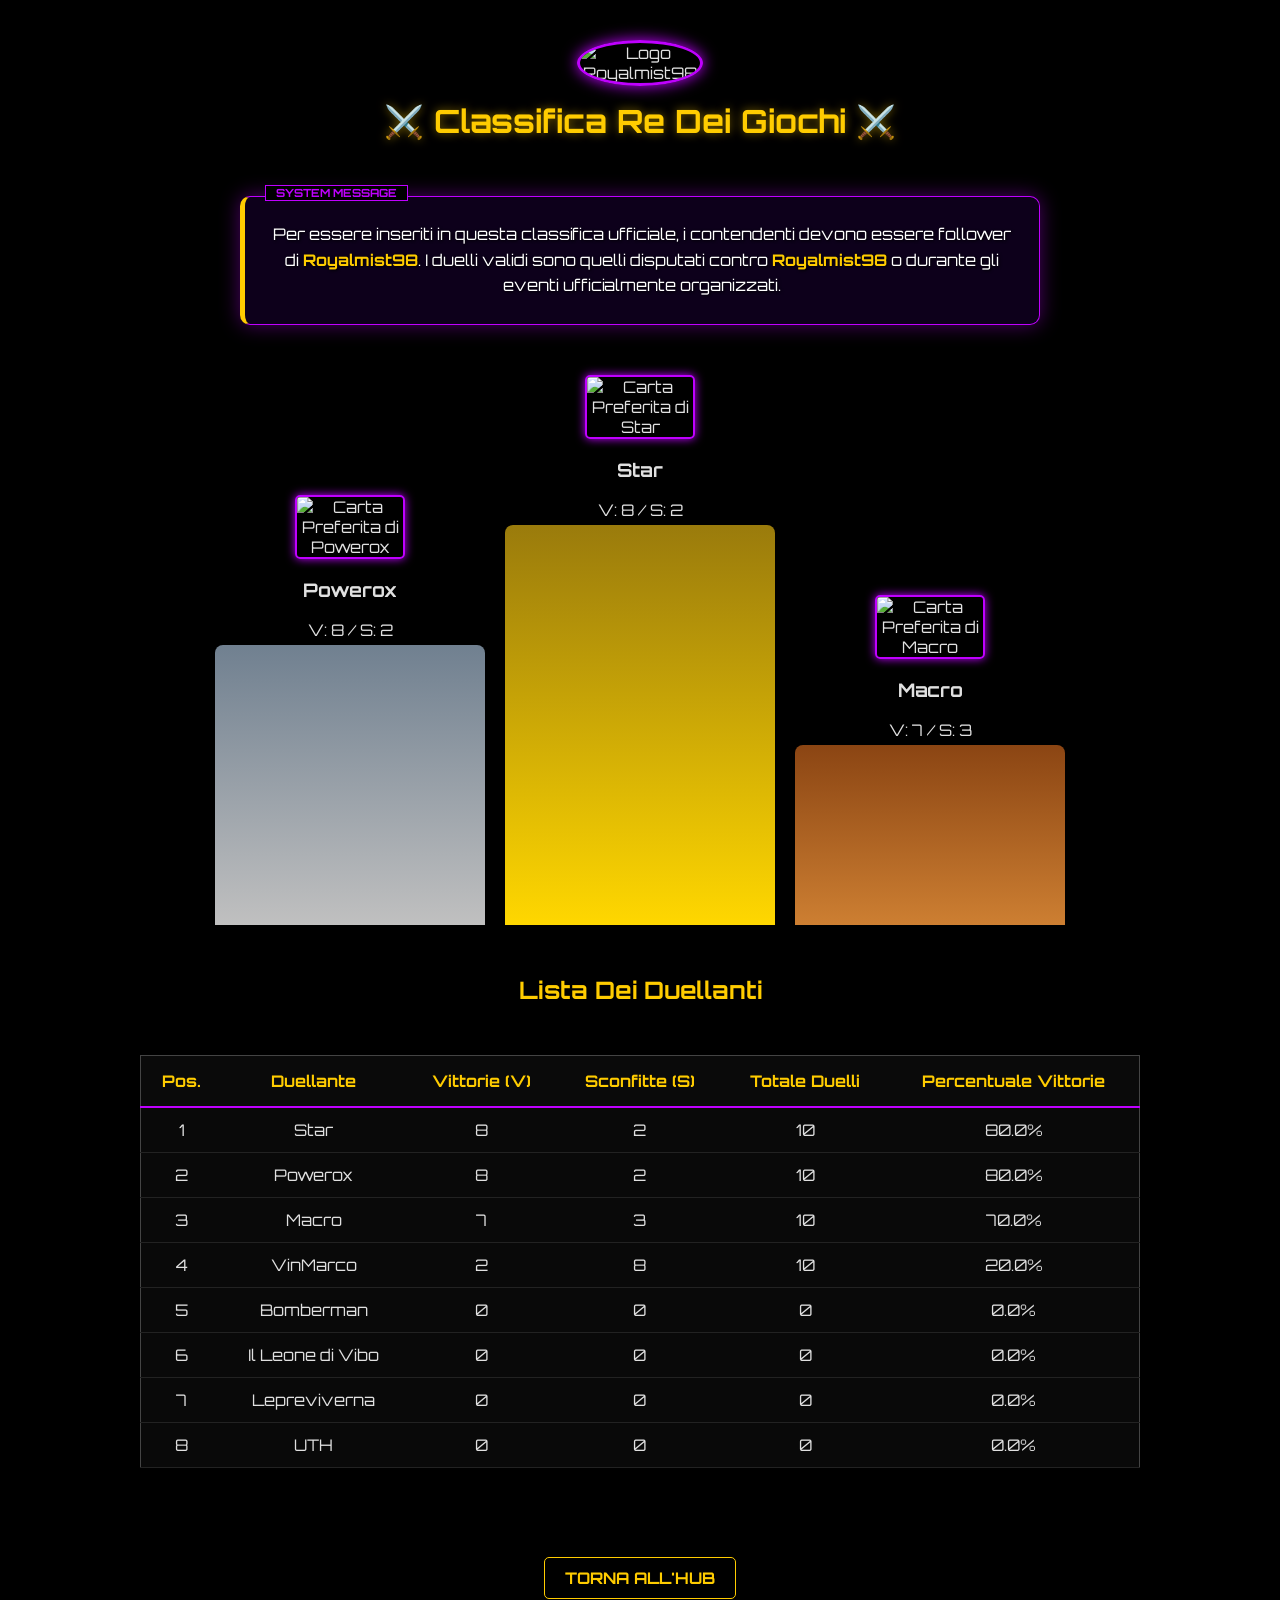
==== commit d1ad38a9: "Update classifica.html" ====
--- a/classifica.html
+++ b/classifica.html
@@ -37,7 +37,9 @@
         </thead>
         <tbody id="corpo-classifica"> 
         </tbody>
-    </table>
+    </table><div style="text-align: center; margin: 50px 0;">
+        <a href="index.html" class="btn-enter" style="text-decoration: none; border: 1px solid var(--gold); padding: 10px 20px; border-radius: 5px;">TORNA ALL'HUB</a>
+    </div>
 
     <script src="script.js"></script> 
 </body>
@@ -47,3 +49,4 @@
 
 
 
+
--- a/style.css
+++ b/style.css
@@ -1,106 +1,76 @@
 /* ================================================= */
-/* 1. FONT E VARIABILI GLOBALI                       */
+/* 1. VARIABILI E SETUP                              */
 /* ================================================= */
 @import url('https://fonts.googleapis.com/css2?family=Orbitron:wght@400;700&display=swap');
 
 :root {
     --accent-color: #bf00ff; /* Viola Neon */
-    --accent-shadow: rgba(191, 0, 255, 0.7);
-    --dark-bg: #1a1a1a;
-    --dark-header-bg: #260033;
-    --gold: #ffcc00; /* Oro Yu-Gi-Oh */
-}
-
-/* ================================================= */
-/* 2. BACKGROUND E BODY (ADATTIVO)                   */
+    --gold: #ffcc00;         /* Oro Yu-Gi-Oh */
+    --dark-bg: rgba(10, 10, 10, 0.9);
+}
+
+/* ================================================= */
+/* 2. SFONDI DIFFERENZIATI (PC vs MOBILE)            */
 /* ================================================= */
 body {
-    font-family: 'Orbitron', Arial, sans-serif;
-    background-color: #000000;
-    color: #c9c9c9;
+    font-family: 'Orbitron', sans-serif;
+    background-color: #000;
+    color: #e0e0e0;
     margin: 0;
     padding: 0;
-    background-image: url('https://i.imgur.com/X2gqBaB.jpeg'); /* Mobile */
+    /* 📱 SFONDO MOBILE */
+    background-image: url('https://i.imgur.com/X2gqBaB.jpeg');
     background-size: cover;
     background-attachment: fixed;
-    background-position: center center;
+    background-position: center;
 }
 
 @media (min-width: 1000px) {
-    #podio-container {
-        margin-top: 180px !important; 
+    body {
+        /* 💻 SFONDO PC */
+        background-image: url('https://i.imgur.com/2ameBIR.jpeg');
     }
-
-    .info-box {
-        margin-bottom: 120px !important; 
-    }
-}
-
-/* ================================================= */
-/* 3. HEADER E LOGO                                  */
-/* ================================================= */
-header {
-    text-align: center;
-    padding: 40px 20px 20px 20px;
-}
-
-.logo {
-    max-width: 120px;
-    height: auto;
-    border: 3px solid var(--accent-color);
-    box-shadow: 0 0 20px var(--accent-color);
-    border-radius: 50%;
-    margin-bottom: 15px;
-    background: rgba(0, 0, 0, 0.6);
-}
-
-h1 {
-    font-size: 2.5em;
-    color: var(--gold);
-    text-shadow: 0 0 15px rgba(255, 204, 0, 0.7);
-    margin: 10px 0;
-}
-
-/* ================================================= */
-/* 4. BOX INFORMATIVI (RIQUADRI MESSAGGI)            */
+}
+
+/* ================================================= */
+/* 3. INFO-BOX (RETTANGOLI MESSAGGI)                 */
 /* ================================================= */
 .info-box {
-    display: block;
+    display: block !important;
     max-width: 800px;
     width: 90%;
-    margin: 30px auto 100px auto; 
+    margin: 40px auto 60px auto; 
     padding: 25px;
-    background: rgba(15, 0, 30, 0.9);
-    border: 1px solid var(--accent-color);
-    border-left: 5px solid var(--gold);
+    background: rgba(15, 0, 30, 0.9) !important;
+    border: 1px solid var(--accent-color) !important;
+    border-left: 5px solid var(--gold) !important;
     border-radius: 10px;
-    box-shadow: 0 10px 30px rgba(0, 0, 0, 0.8);
+    box-shadow: 0 0 20px rgba(191, 0, 255, 0.4);
     text-align: center;
     position: relative;
     box-sizing: border-box;
-    clear: both; 
+    clear: both;
 }
 
 .info-box p {
-    color: #e0e0e0;
-    font-size: 0.95em;
-    line-height: 1.7;
+    color: #ffffff !important;
     margin: 0;
-    text-shadow: 1px 1px 2px black;
+    line-height: 1.6;
+    font-size: 1em;
+    text-shadow: 1px 1px 3px #000;
 }
 
 .info-box strong {
     color: var(--gold);
 }
 
-/* Etichetta System Message sopra il box */
 .info-box::before {
     content: "SYSTEM MESSAGE";
     position: absolute;
     top: -12px;
     left: 20px;
     background: #000;
-    padding: 0 12px;
+    padding: 0 10px;
     font-size: 0.7em;
     color: var(--accent-color);
     font-weight: bold;
@@ -108,96 +78,123 @@
 }
 
 /* ================================================= */
-/* 5. HUB - HOME PAGE (CARDS)                        */
+/* 4. HEADER E LOGO                                  */
+/* ================================================= */
+header {
+    text-align: center;
+    padding: 40px 20px 10px 20px;
+}
+
+.logo {
+    max-width: 120px;
+    border: 3px solid var(--accent-color);
+    border-radius: 50%;
+    box-shadow: 0 0 15px var(--accent-color);
+    margin-bottom: 10px;
+}
+
+h1 {
+    color: var(--gold);
+    text-shadow: 0 0 10px rgba(255, 204, 0, 0.5);
+    margin: 5px 0;
+}
+
+/* ================================================= */
+/* 5. HUB (INDEX PAGE)                               */
 /* ================================================= */
 #hub-container {
     display: flex;
     justify-content: center;
-    gap: 40px;
+    gap: 30px;
     flex-wrap: wrap;
-    margin: 20px auto 80px;
+    margin: 40px auto;
     max-width: 1100px;
-    padding: 20px;
 }
 
 .hub-card {
-    background: linear-gradient(145deg, rgba(30, 0, 50, 0.9), rgba(0, 0, 0, 0.95));
+    background: rgba(20, 0, 40, 0.85);
     border: 2px solid var(--accent-color);
-    border-radius: 20px;
-    padding: 50px 30px;
-    width: 300px;
-    text-align: center;
+    padding: 40px 20px;
+    border-radius: 15px;
     text-decoration: none;
     color: white;
-    position: relative;
-    overflow: hidden;
-    transition: all 0.4s ease;
-    box-shadow: 0 0 20px var(--accent-shadow);
-    display: flex;
-    flex-direction: column;
-    align-items: center;
+    width: 280px;
+    text-align: center;
+    transition: 0.3s;
 }
 
 .hub-card:hover {
     transform: translateY(-10px);
     border-color: var(--gold);
-    box-shadow: 0 0 40px var(--accent-color);
-}
-
-.hub-icon {
-    font-size: 5em;
-    margin-bottom: 20px;
-    filter: drop-shadow(0 0 10px var(--accent-color));
-}
-
-.btn-enter {
-    margin-top: 20px;
-    border: 1px solid var(--gold);
-    color: var(--gold);
-    padding: 10px 25px;
-    border-radius: 5px;
-    font-weight: bold;
-}
-
-/* ================================================= */
-/* 6. CLASSIFICA - PODIO                             */
+    box-shadow: 0 0 25px var(--accent-color);
+}
+
+.hub-icon { font-size: 4em; display: block; margin-bottom: 15px; }
+
+/* ================================================= */
+/* 6. PODIO (CLASSIFICA PAGE)                        */
 /* ================================================= */
 .sezione-titolo {
     text-align: center;
     color: var(--gold);
-    margin: 40px auto 20px;
-    font-size: 1.8em;
-    border-bottom: 2px solid var(--accent-color);
-    width: fit-content;
-    padding: 5px 20px;
-    background: rgba(0, 0, 0, 0.7);
+    margin-top: 50px;
 }
 
 #podio-container {
     display: flex;
     justify-content: center;
     align-items: flex-end;
-    height: 380px;
-    margin: 80px auto 100px; 
+    height: 400px;
+    margin: 150px auto 50px; /* Margine alto per le carte */
     width: 95%;
     max-width: 900px;
-    position: relative;
-    padding-top: 50px; 
+}
+
+/* Correzione specifica per PC: abbassa il podio ancora di più */
+@media (min-width: 1000px) {
+    #podio-container {
+        margin-top: 200px !important;
+    }
 }
 
 .podio-blocco {
     width: 30%;
     position: relative;
     border-radius: 8px 8px 0 0;
-    box-shadow: 0 5px 20px rgba(0,0,0,0.9);
-}
-
-.second-place-podio { height: 60%; background: linear-gradient(to top, #7f8c8d, #2c3e50); margin-right: 15px; }
-.first-place-podio { height: 95%; background: linear-gradient(to top, #ffd700, #9a7b0c); margin: 0 15px; }
-.third-place-podio { height: 40%; background: linear-gradient(to top, #cd7f32, #7d4608); margin-left: 15px; }
-
-.podio-info { position: absolute; top: -130px; left: 50%; transform: translateX(-50%); width: 110px; }
-.carta-preferita { width: 100%; border: 3px solid var(--accent-color); border-radius: 5px; box-shadow: 0 0 15px var(--accent-shadow); }
+}
+
+.first-place-podio { height: 100%; background: linear-gradient(to top, #ffd700, #9a7b0c); margin: 0 10px; }
+.second-place-podio { height: 70%; background: linear-gradient(to top, #c0c0c0, #708090); margin-right: 10px; }
+.third-place-podio { height: 45%; background: linear-gradient(to top, #cd7f32, #8b4513); margin-left: 10px; }
+
+.podio-info {
+    position: absolute;
+    top: -150px; /* Spazio per la carta */
+    left: 50%;
+    transform: translateX(-50%);
+    width: 110px;
+    text-align: center;
+}
+
+.carta-preferita {
+    width: 100%;
+    border: 2px solid var(--accent-color);
+    border-radius: 5px;
+    box-shadow: 0 0 10px var(--accent-color);
+}
+
+.nome-duellante {
+    display: block;
+    margin-top: 10px;
+    font-weight: bold;
+    color: white;
+    text-shadow: 1px 1px 2px #000;
+}
+
+/* Nasconde i numeri 1, 2, 3 */
+.numero-posizione {
+    display: none !important;
+}
 
 /* ================================================= */
 /* 7. TABELLA CLASSIFICA                             */
@@ -205,23 +202,23 @@
 table {
     width: 95%;
     max-width: 1000px;
-    margin: 0 auto 100px;
+    margin: 50px auto 100px;
     border-collapse: collapse;
-    background: rgba(20, 20, 20, 0.95);
-    border: 2px solid #444;
-}
-
-thead th {
-    background: var(--dark-header-bg);
-    color: var(--gold);
-    padding: 18px;
-    border-bottom: 3px solid var(--accent-color);
-}
-
-tbody td {
+    background: rgba(10, 10, 10, 0.9);
+    border: 1px solid #444;
+}
+
+th {
+    background: var(--dark-bg);
+    color: var(--gold);
     padding: 15px;
-    text-align: center;
-    border-bottom: 1px solid #333;
+    border-bottom: 2px solid var(--accent-color);
+}
+
+td {
+    padding: 12px;
+    text-align: center;
+    border-bottom: 1px solid #222;
 }
 
 /* ================================================= */
@@ -229,10 +226,138 @@
 /* ================================================= */
 footer {
     text-align: center;
+    padding: 40px;
+    font-size: 0.8em;
+    color: var(--accent-color);
+}
+
+.hub-card h2, 
+.hub-card h3 {
+    color: var(--gold) !important;
+    text-shadow: 0 0 10px rgba(255, 204, 0, 0.4);
+    margin: 10px 0;
+}
+
+.btn-enter {
+    color: var(--gold) !important;
+    font-weight: bold;
+    text-transform: uppercase;
+}
+
+.hub-card, 
+.hub-icon, 
+.hub-card p {
+    color: #ffffff !important;
+}
+
+/* --- LAYOUT TORNEO --- */
+.bracket-container {
+    display: flex;
+    justify-content: space-evenly;
+    align-items: center;
+    gap: 20px;
     padding: 60px 20px;
-    color: var(--accent-color);
-    letter-spacing: 4px;
-    text-shadow: 0 0 10px var(--accent-shadow);
-}
-
-
+    max-width: 100%;
+    margin: 0 auto;
+    overflow-x: auto;
+}
+
+.bracket-column {
+    display: flex;
+    flex-direction: column;
+    justify-content: center;
+    gap: 40px;
+    min-width: 280px;
+    height: 600px;
+}
+
+.column-title {
+    color: var(--gold);
+    font-size: 0.9em;
+    text-align: center;
+    letter-spacing: 3px;
+    margin-bottom: 20px;
+    text-transform: uppercase;
+    text-shadow: 0 0 10px rgba(255, 204, 0, 0.4);
+}
+
+.matchup-row {
+    background: rgba(5, 5, 5, 0.9);
+    border: 2px solid #bf00ff; /* Viola Neon */
+    border-radius: 4px;
+    display: flex;
+    align-items: center;
+    padding: 2px;
+    box-shadow: 0 0 15px rgba(191, 0, 255, 0.3);
+}
+
+.p-box {
+    flex: 1;
+    display: flex;
+    flex-direction: column;
+    align-items: center;
+    padding: 12px 5px;
+    background: #000;
+    min-width: 0; /* Fix per evitare che i link allarghino il box */
+}
+
+.p-box strong {
+    color: #fff;
+    font-size: 0.85em;
+    text-transform: uppercase;
+    display: block;
+    width: 100%;
+    text-align: center;
+    white-space: nowrap;
+    overflow: hidden;
+    text-overflow: ellipsis;
+}
+
+/* --- STILE LINK GIOCATORI --- */
+.player-link {
+    color: #fff !important;
+    text-decoration: none !important;
+    transition: all 0.3s ease;
+    display: inline-block;
+}
+
+.player-link:hover {
+    color: #bf00ff !important;
+    text-shadow: 0 0 8px #bf00ff;
+}
+
+.p-deck {
+    color: #888;
+    font-size: 0.65em;
+    margin-top: 4px;
+}
+
+.vs-divider {
+    padding: 0 8px;
+    color: #bf00ff;
+    font-weight: bold;
+    font-size: 0.7em;
+}
+
+.champion-box {
+    border: 2px solid var(--gold) !important;
+    box-shadow: 0 0 25px rgba(255, 204, 0, 0.5);
+    min-width: 180px;
+}
+
+.champion-box strong {
+    color: var(--gold) !important;
+}
+
+.crown {
+    font-size: 3em;
+    margin-bottom: 10px;
+    filter: drop-shadow(0 0 10px var(--gold));
+}
+
+.empty { opacity: 0.4; }
+
+@media (max-width: 1100px) {
+    .bracket-container { flex-direction: column; gap: 80px; }
+    .bracket-column { height: auto; width: 100%; }
+}
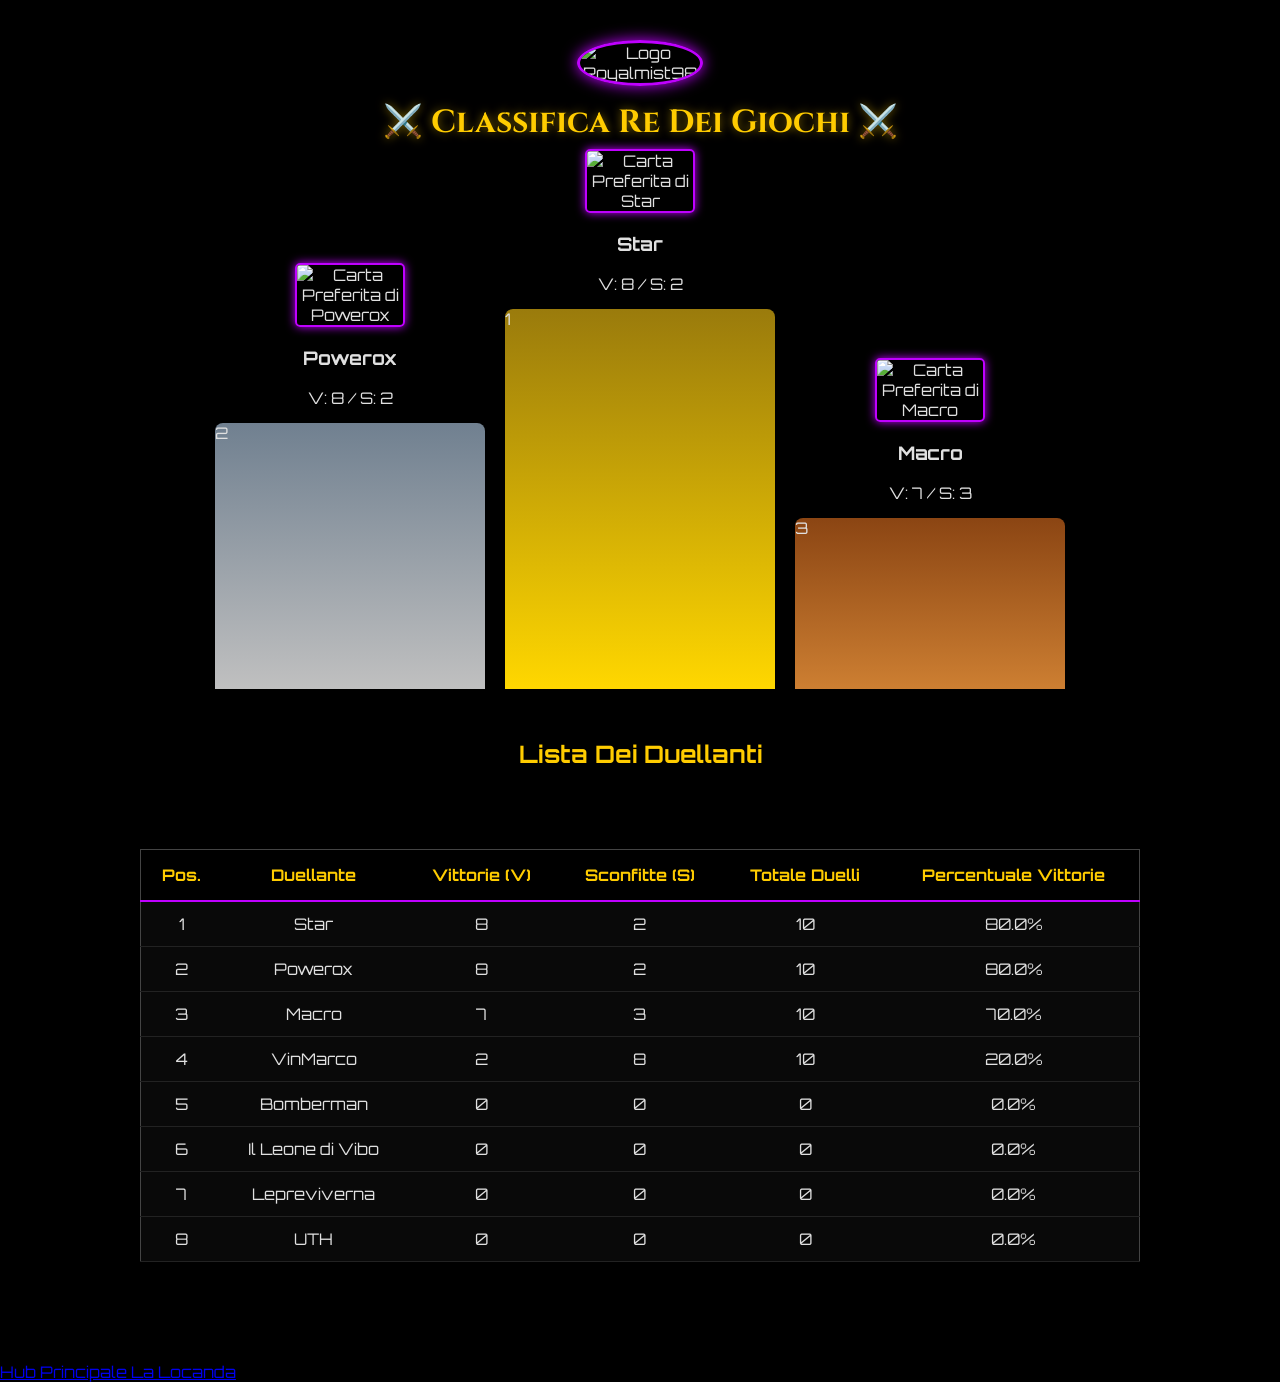
==== commit 74de845c: "Update classifica.html" ====
--- a/classifica.html
+++ b/classifica.html
@@ -37,9 +37,14 @@
         </thead>
         <tbody id="corpo-classifica"> 
         </tbody>
-    </table><div style="text-align: center; margin: 50px 0;">
-        <a href="index.html" class="btn-enter" style="text-decoration: none; border: 1px solid var(--gold); padding: 10px 20px; border-radius: 5px;">TORNA ALL'HUB</a>
-    </div>
+    </table><div class="nav-secondary">
+    <a href="index.html" class="btn-nav">
+        <i class="fas fa-home"></i> Hub Principale
+    </a>
+    <a href="locanda.html" class="btn-nav">
+        <i class="fas fa-chess-rook"></i> La Locanda
+    </a>
+</div>
 
     <script src="script.js"></script> 
 </body>
--- a/style.css
+++ b/style.css
@@ -1,7 +1,8 @@
 /* ================================================= */
-/* 1. VARIABILI E SETUP                              */
+/* 1. VARIABILI E SETUP                             */
 /* ================================================= */
 @import url('https://fonts.googleapis.com/css2?family=Orbitron:wght@400;700&display=swap');
+@import url('https://fonts.googleapis.com/css2?family=Cinzel:wght@400;700&display=swap');
 
 :root {
     --accent-color: #bf00ff; /* Viola Neon */
@@ -18,67 +19,28 @@
     color: #e0e0e0;
     margin: 0;
     padding: 0;
-    /* 📱 SFONDO MOBILE */
-    background-image: url('https://i.imgur.com/X2gqBaB.jpeg');
+    background-image: url('https://i.imgur.com/JtVVp9R.png');
     background-size: cover;
     background-attachment: fixed;
     background-position: center;
+    overflow-x: hidden;
 }
 
 @media (min-width: 1000px) {
     body {
-        /* 💻 SFONDO PC */
-        background-image: url('https://i.imgur.com/2ameBIR.jpeg');
+        background-image: url('https://i.imgur.com/VZBUPvK.png');
     }
 }
 
 /* ================================================= */
-/* 3. INFO-BOX (RETTANGOLI MESSAGGI)                 */
+/* 3. INFO-BOX (NASCOSTA)                            */
 /* ================================================= */
 .info-box {
-    display: block !important;
-    max-width: 800px;
-    width: 90%;
-    margin: 40px auto 60px auto; 
-    padding: 25px;
-    background: rgba(15, 0, 30, 0.9) !important;
-    border: 1px solid var(--accent-color) !important;
-    border-left: 5px solid var(--gold) !important;
-    border-radius: 10px;
-    box-shadow: 0 0 20px rgba(191, 0, 255, 0.4);
-    text-align: center;
-    position: relative;
-    box-sizing: border-box;
-    clear: both;
-}
-
-.info-box p {
-    color: #ffffff !important;
-    margin: 0;
-    line-height: 1.6;
-    font-size: 1em;
-    text-shadow: 1px 1px 3px #000;
-}
-
-.info-box strong {
-    color: var(--gold);
-}
-
-.info-box::before {
-    content: "SYSTEM MESSAGE";
-    position: absolute;
-    top: -12px;
-    left: 20px;
-    background: #000;
-    padding: 0 10px;
-    font-size: 0.7em;
-    color: var(--accent-color);
-    font-weight: bold;
-    border: 1px solid var(--accent-color);
-}
-
-/* ================================================= */
-/* 4. HEADER E LOGO                                  */
+    display: none !important;
+}
+
+/* ================================================= */
+/* 4. HEADER E LOGO                                 */
 /* ================================================= */
 header {
     text-align: center;
@@ -94,13 +56,14 @@
 }
 
 h1 {
+    font-family: 'Cinzel', serif;
     color: var(--gold);
     text-shadow: 0 0 10px rgba(255, 204, 0, 0.5);
     margin: 5px 0;
 }
 
 /* ================================================= */
-/* 5. HUB (INDEX PAGE)                               */
+/* 5. HUB (ICONE GRANDI + OMBRE)                     */
 /* ================================================= */
 #hub-container {
     display: flex;
@@ -117,22 +80,154 @@
     padding: 40px 20px;
     border-radius: 15px;
     text-decoration: none;
-    color: white;
+    color: white !important;
     width: 280px;
     text-align: center;
+    transition: all 0.4s cubic-bezier(0.175, 0.885, 0.32, 1.275);
+    position: relative;
+}
+
+.hub-card:hover {
+    transform: translateY(-15px);
+    border-color: var(--gold);
+    box-shadow: 0 15px 35px rgba(191, 0, 255, 0.5), 0 0 15px rgba(255, 204, 0, 0.2);
+}
+
+.hub-icon { 
+    font-size: 6em; 
+    display: block; 
+    margin-bottom: 20px; 
+    transition: transform 0.3s ease;
+}
+
+.hub-card:hover .hub-icon {
+    transform: scale(1.15);
+}
+
+/* ================================================= */
+/* 6. TABELLONE TORNEO (STRUTTURA ORIGINALE)         */
+/* ================================================= */
+details {
+    background: rgba(10, 10, 10, 0.9);
+    border: 2px solid var(--gold);
+    margin: 20px auto;
+    border-radius: 10px;
+    max-width: 1400px;
+    overflow: hidden;
+}
+
+summary {
+    padding: 20px;
+    font-family: 'Cinzel', serif;
+    color: var(--gold);
+    font-size: 1.3em;
+    cursor: pointer;
+    text-align: center;
+    list-style: none;
+    text-transform: uppercase;
+    letter-spacing: 4px;
+}
+
+.bracket-container {
+    display: flex;
+    justify-content: space-evenly;
+    align-items: center;
+    gap: 15px;
+    padding: 40px 10px;
+    max-width: 100%;
+    margin: 0 auto;
+    overflow-x: auto;
+}
+
+.bracket-column {
+    display: flex;
+    flex-direction: column;
+    justify-content: center;
+    gap: 20px;
+    min-width: 260px;
+    height: 850px; 
+}
+
+.column-title {
+    color: var(--gold);
+    font-size: 0.85em;
+    text-align: center;
+    letter-spacing: 2px;
+    margin-bottom: 15px;
+    text-transform: uppercase;
+    text-shadow: 0 0 8px rgba(255, 204, 0, 0.4);
+}
+
+.matchup-row {
+    background: rgba(5, 5, 5, 0.9);
+    border: 2px solid var(--accent-color);
+    border-radius: 4px;
+    display: flex;
+    align-items: center;
+    padding: 2px;
+    box-shadow: 0 0 10px rgba(191, 0, 255, 0.2);
+}
+
+.p-box {
+    flex: 1;
+    display: flex;
+    flex-direction: column;
+    align-items: center;
+    padding: 10px 5px;
+    background: #000;
+    min-width: 0;
+}
+
+.p-box strong {
+    color: #fff;
+    font-size: 0.8em;
+    text-transform: uppercase;
+    text-align: center;
+    display: block;
+    width: 100%;
+}
+
+.p-deck {
+    color: #888;
+    font-size: 0.65em;
+    margin-top: 3px;
+    font-style: italic;
+}
+
+.vs-divider {
+    padding: 0 5px;
+    color: var(--accent-color);
+    font-weight: bold;
+    font-size: 0.7em;
+}
+
+/* ================================================= */
+/* 7. RESET LINK (NOMI BIANCHI)                     */
+/* ================================================= */
+.player-link {
+    color: white !important;
+    text-decoration: none !important;
     transition: 0.3s;
 }
 
-.hub-card:hover {
-    transform: translateY(-10px);
-    border-color: var(--gold);
-    box-shadow: 0 0 25px var(--accent-color);
-}
-
-.hub-icon { font-size: 4em; display: block; margin-bottom: 15px; }
-
-/* ================================================= */
-/* 6. PODIO (CLASSIFICA PAGE)                        */
+.player-link:hover {
+    color: var(--accent-color) !important;
+    text-shadow: 0 0 8px var(--accent-color);
+}
+
+.deck-link {
+    color: #888 !important;
+    text-decoration: none !important;
+    transition: 0.3s;
+}
+
+.deck-link:hover {
+    color: #00d4ff !important;
+    text-shadow: 0 0 10px #00d4ff;
+}
+
+/* ================================================= */
+/* 8. PODIO (CLASSIFICA) - FIX DIMENSIONI           */
 /* ================================================= */
 .sezione-titolo {
     text-align: center;
@@ -144,17 +239,9 @@
     display: flex;
     justify-content: center;
     align-items: flex-end;
-    height: 400px;
-    margin: 150px auto 50px; /* Margine alto per le carte */
-    width: 95%;
+    height: 380px; 
+    margin: 150px auto 50px; 
     max-width: 900px;
-}
-
-/* Correzione specifica per PC: abbassa il podio ancora di più */
-@media (min-width: 1000px) {
-    #podio-container {
-        margin-top: 200px !important;
-    }
 }
 
 .podio-blocco {
@@ -169,7 +256,7 @@
 
 .podio-info {
     position: absolute;
-    top: -150px; /* Spazio per la carta */
+    top: -160px; 
     left: 50%;
     transform: translateX(-50%);
     width: 110px;
@@ -177,39 +264,27 @@
 }
 
 .carta-preferita {
-    width: 100%;
+    width: 100% !important;
+    height: auto !important;
     border: 2px solid var(--accent-color);
     border-radius: 5px;
     box-shadow: 0 0 10px var(--accent-color);
 }
 
-.nome-duellante {
-    display: block;
-    margin-top: 10px;
-    font-weight: bold;
-    color: white;
-    text-shadow: 1px 1px 2px #000;
-}
-
-/* Nasconde i numeri 1, 2, 3 */
-.numero-posizione {
-    display: none !important;
-}
-
-/* ================================================= */
-/* 7. TABELLA CLASSIFICA                             */
+/* ================================================= */
+/* 9. TABELLA CLASSIFICA E CAMPIONE                 */
 /* ================================================= */
 table {
     width: 95%;
     max-width: 1000px;
-    margin: 50px auto 100px;
+    margin: 80px auto 100px;
     border-collapse: collapse;
     background: rgba(10, 10, 10, 0.9);
     border: 1px solid #444;
 }
 
 th {
-    background: var(--dark-bg);
+    background: #000;
     color: var(--gold);
     padding: 15px;
     border-bottom: 2px solid var(--accent-color);
@@ -221,143 +296,95 @@
     border-bottom: 1px solid #222;
 }
 
-/* ================================================= */
-/* 8. FOOTER                                         */
-/* ================================================= */
-footer {
-    text-align: center;
-    padding: 40px;
-    font-size: 0.8em;
-    color: var(--accent-color);
-}
-
-.hub-card h2, 
-.hub-card h3 {
-    color: var(--gold) !important;
-    text-shadow: 0 0 10px rgba(255, 204, 0, 0.4);
-    margin: 10px 0;
-}
-
-.btn-enter {
-    color: var(--gold) !important;
-    font-weight: bold;
-    text-transform: uppercase;
-}
-
-.hub-card, 
-.hub-icon, 
-.hub-card p {
-    color: #ffffff !important;
-}
-
-/* --- LAYOUT TORNEO --- */
-.bracket-container {
-    display: flex;
-    justify-content: space-evenly;
-    align-items: center;
-    gap: 20px;
-    padding: 60px 20px;
-    max-width: 100%;
-    margin: 0 auto;
-    overflow-x: auto;
-}
-
-.bracket-column {
+.champion-container {
     display: flex;
     flex-direction: column;
-    justify-content: center;
-    gap: 40px;
-    min-width: 280px;
-    height: 600px;
-}
-
-.column-title {
-    color: var(--gold);
-    font-size: 0.9em;
-    text-align: center;
-    letter-spacing: 3px;
-    margin-bottom: 20px;
-    text-transform: uppercase;
-    text-shadow: 0 0 10px rgba(255, 204, 0, 0.4);
-}
-
-.matchup-row {
-    background: rgba(5, 5, 5, 0.9);
-    border: 2px solid #bf00ff; /* Viola Neon */
-    border-radius: 4px;
-    display: flex;
-    align-items: center;
-    padding: 2px;
-    box-shadow: 0 0 15px rgba(191, 0, 255, 0.3);
-}
-
-.p-box {
-    flex: 1;
-    display: flex;
-    flex-direction: column;
-    align-items: center;
-    padding: 12px 5px;
-    background: #000;
-    min-width: 0; /* Fix per evitare che i link allarghino il box */
-}
-
-.p-box strong {
-    color: #fff;
-    font-size: 0.85em;
-    text-transform: uppercase;
-    display: block;
-    width: 100%;
-    text-align: center;
-    white-space: nowrap;
-    overflow: hidden;
-    text-overflow: ellipsis;
-}
-
-/* --- STILE LINK GIOCATORI --- */
-.player-link {
-    color: #fff !important;
-    text-decoration: none !important;
-    transition: all 0.3s ease;
-    display: inline-block;
-}
-
-.player-link:hover {
-    color: #bf00ff !important;
-    text-shadow: 0 0 8px #bf00ff;
-}
-
-.p-deck {
-    color: #888;
-    font-size: 0.65em;
-    margin-top: 4px;
-}
-
-.vs-divider {
-    padding: 0 8px;
-    color: #bf00ff;
-    font-weight: bold;
-    font-size: 0.7em;
+    align-items: center;
 }
 
 .champion-box {
     border: 2px solid var(--gold) !important;
-    box-shadow: 0 0 25px rgba(255, 204, 0, 0.5);
+    box-shadow: 0 0 20px rgba(255, 204, 0, 0.4);
+    min-width: 200px;
+}
+
+.crown {
+    font-size: 2.5em;
+    margin-bottom: 5px;
+    filter: drop-shadow(0 0 10px var(--gold));
+    text-align: center;
+}
+
+/* ================================================= */
+/* 10. BOX INVITO E PULSANTI                        */
+/* ================================================= */
+.join-us-box {
+    max-width: 1100px;
+    margin: 80px auto 100px !important;
+    padding: 40px;
+    background: rgba(10, 10, 10, 0.7); 
+    border-top: 2px solid var(--gold); 
+    text-align: center;
+    clear: both;
+}
+
+.join-text {
+    font-family: 'Cinzel', serif;
+    color: var(--gold);
+    font-size: 1.6em;
+    margin-bottom: 10px;
+    text-transform: uppercase;
+    letter-spacing: 3px;
+}
+
+.social-hub {
+    display: flex;
+    justify-content: center;
+    gap: 20px;
+    flex-wrap: wrap;
+}
+
+.social-icon-link {
+    text-decoration: none !important;
+    color: white !important;
+    padding: 12px 20px;
+    background: rgba(255, 255, 255, 0.05);
+    border: 1px solid rgba(255, 255, 255, 0.1);
+    border-radius: 5px;
+    transition: all 0.3s ease;
     min-width: 180px;
-}
-
-.champion-box strong {
+    display: flex;
+    align-items: center;
+    justify-content: center;
+    gap: 12px;
+}
+
+.social-icon-link.insta:hover { background: #E1306C; box-shadow: 0 0 20px #E1306C; }
+.social-icon-link.twitch:hover { background: #9146FF; box-shadow: 0 0 20px #9146FF; }
+.social-icon-link.youtube:hover { background: #FF0000; box-shadow: 0 0 20px #FF0000; }
+
+.btn-enter, .inner-button {
+    display: inline-block;
+    padding: 12px 25px;
+    border: 2px solid var(--gold);
+    background: transparent;
     color: var(--gold) !important;
-}
-
-.crown {
-    font-size: 3em;
-    margin-bottom: 10px;
-    filter: drop-shadow(0 0 10px var(--gold));
-}
-
-.empty { opacity: 0.4; }
-
-@media (max-width: 1100px) {
-    .bracket-container { flex-direction: column; gap: 80px; }
-    .bracket-column { height: auto; width: 100%; }
-}
+    text-decoration: none;
+    font-family: 'Orbitron', sans-serif;
+    text-transform: uppercase;
+    font-weight: bold;
+    border-radius: 5px;
+    transition: all 0.3s ease-in-out;
+    cursor: pointer;
+}
+
+.btn-enter:hover, .inner-button:hover, .hub-card:hover .inner-button {
+    background: var(--gold);
+    color: black !important;
+    box-shadow: 0 0 15px var(--gold);
+    transform: translateY(-3px);
+}
+
+.back-button {
+    margin: 20px;
+}
